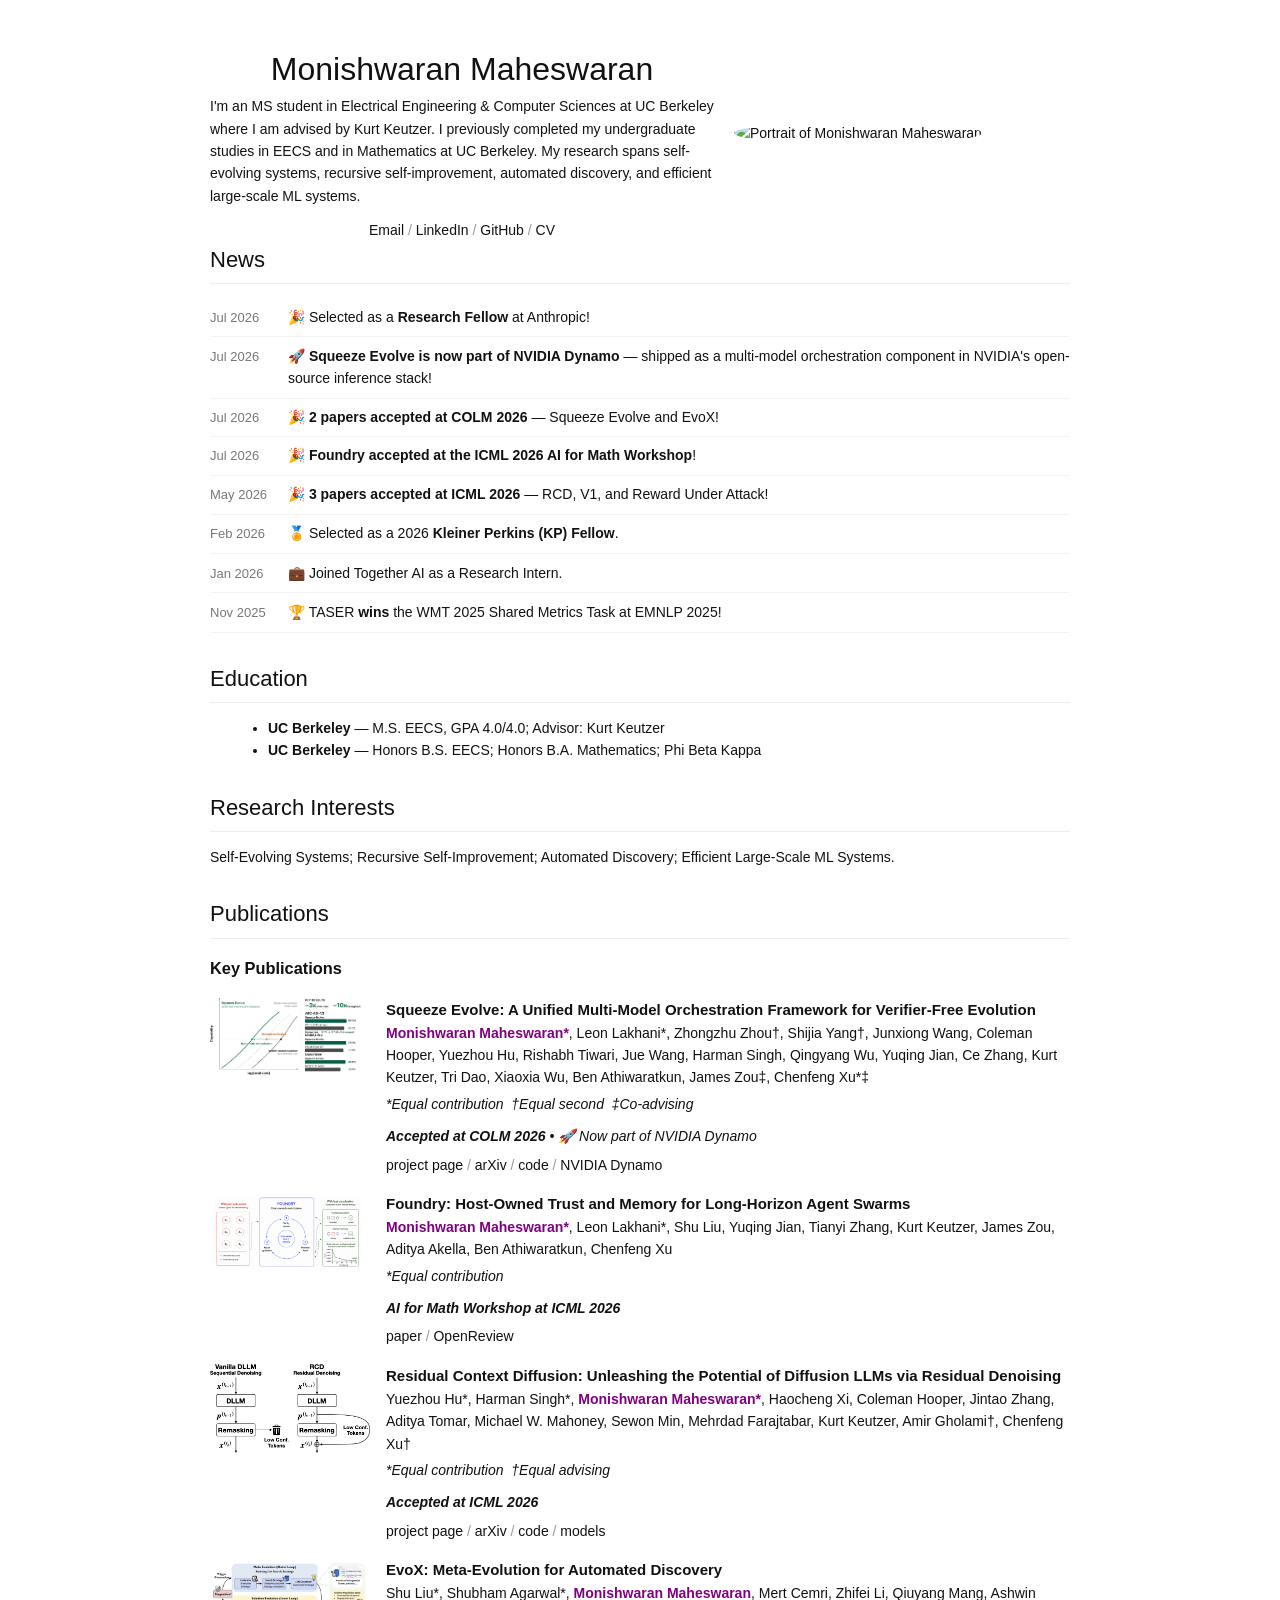
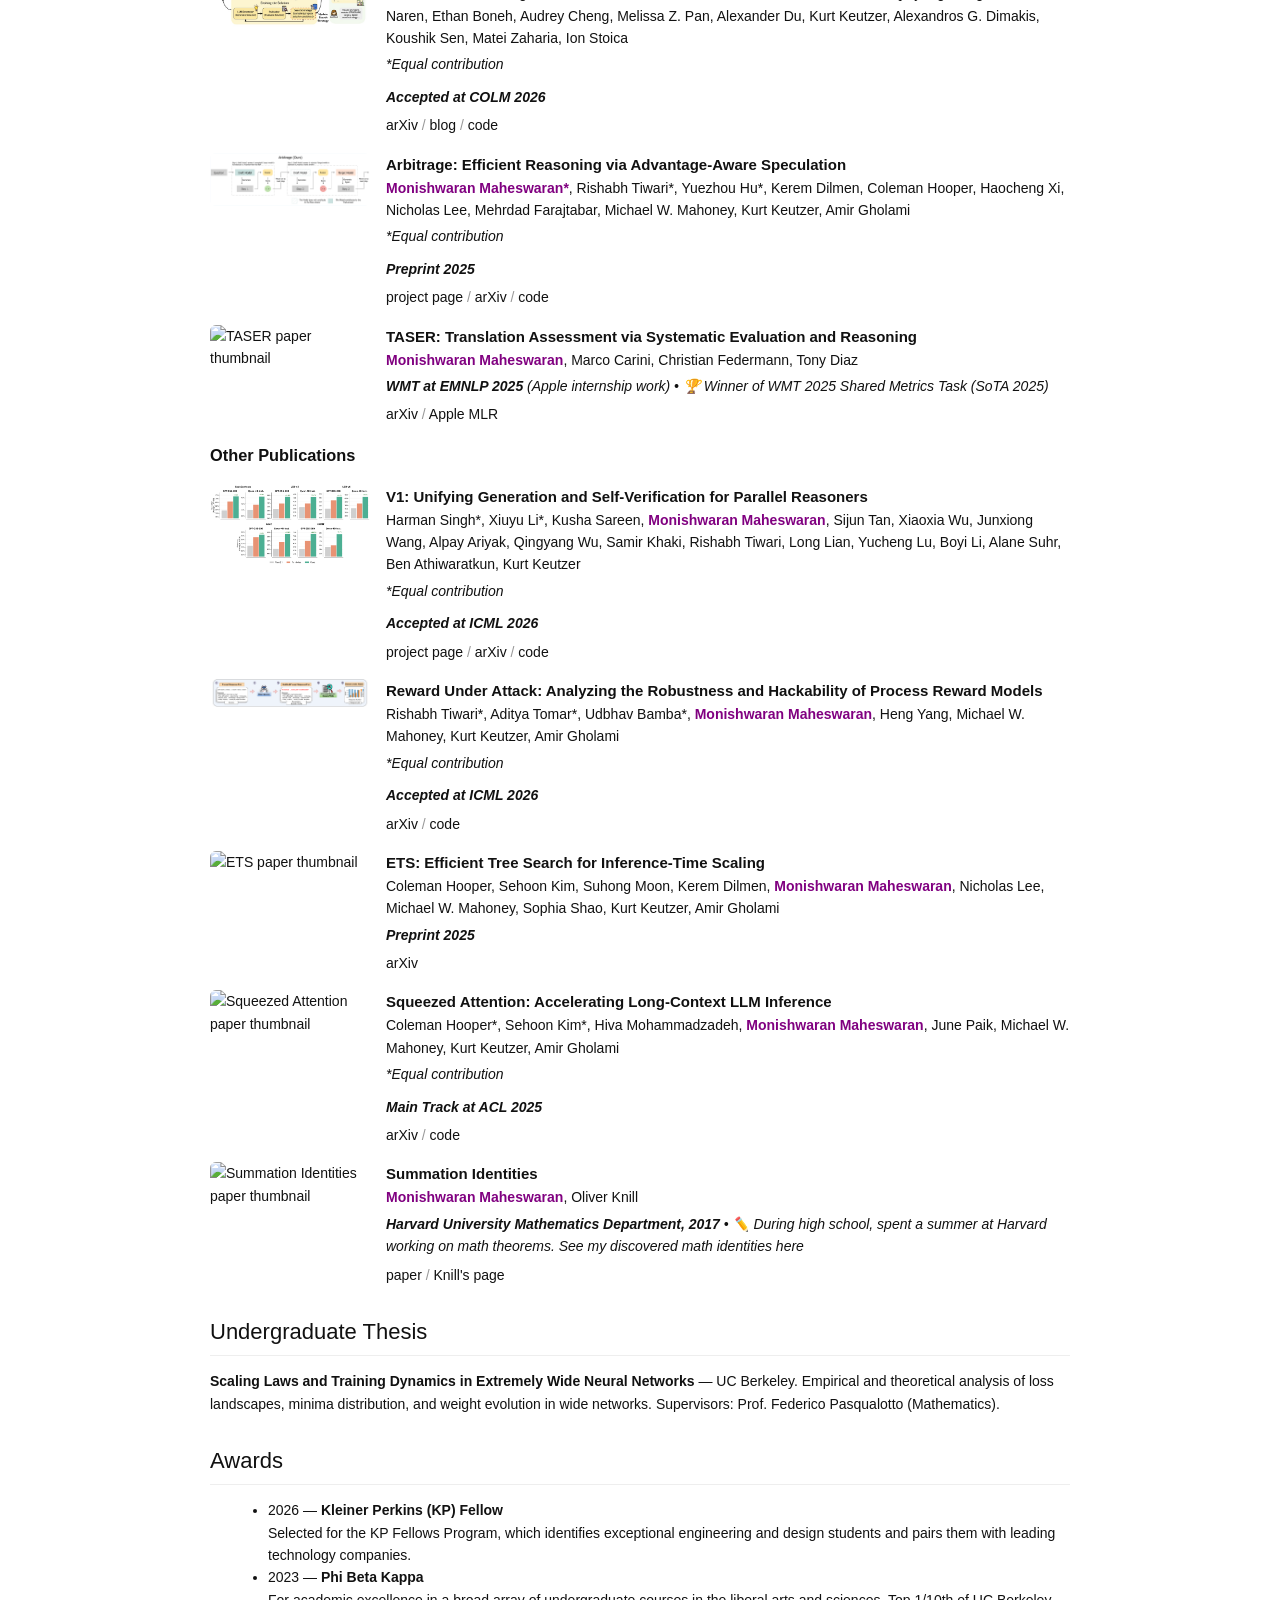
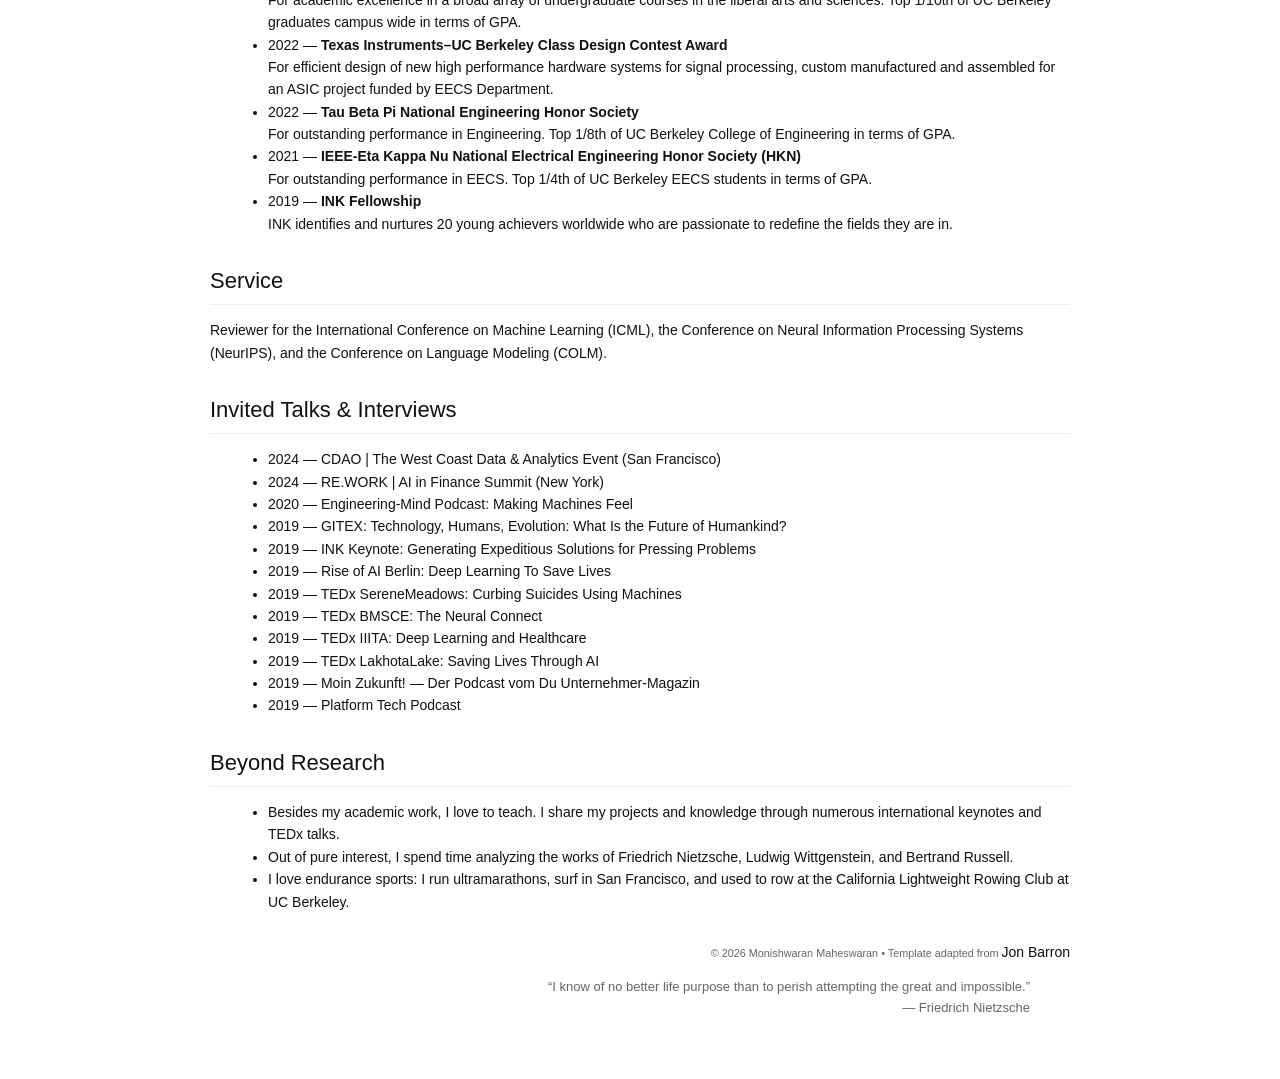
==== index.html @ a70cf02e "reword Harvard summer highlight and link to discovered identities inline Co-Authored-By: Claude Opus" ====
<!DOCTYPE html>
<html lang="en">

<head>
  <meta charset="UTF-8" />
  <title>Monishwaran Maheswaran</title>
  <meta name="author" content="Monishwaran Maheswaran" />
  <meta name="viewport" content="width=device-width, initial-scale=1" />
  <link rel="icon" href="images/img_monish.png" type="image/png" />
  <link rel="stylesheet" href="stylesheet.css" />
</head>

<body>
  <div class="container">
    <header class="site-header" role="banner">
      <div>
        <p class="name">Monishwaran Maheswaran</p>

        <p>
          I'm an MS student in Electrical Engineering &amp; Computer Sciences at UC&nbsp;Berkeley
          where I am advised by Kurt Keutzer. I previously completed my undergraduate studies in EECS and
          in Mathematics at UC&nbsp;Berkeley. My research spans self-evolving systems,
          recursive self-improvement, automated discovery, and efficient large-scale ML systems.
        </p>

        <nav class="links" aria-label="Profile links">
          <a href="mailto:monishwaran@berkeley.edu">Email</a>
          <!-- <a href="https://www.monishwaran.com">Website</a> -->
          <a href="https://www.linkedin.com/in/monishwaran-maheswaran-m">LinkedIn</a>
          <a href="https://github.com/Nietzsche2000">GitHub</a>
          <a href="data/MonishwaranMaheswaran-CV.pdf">CV</a>
        </nav>
      </div>

      <figure class="avatar-wrap">
        <a href="images/img_monish.png">
          <img src="images/img_monish.png" alt="Portrait of Monishwaran Maheswaran" class="avatar" loading="lazy" />
        </a>
      </figure>
    </header>

    <main id="content">
      <!-- News -->
      <section aria-labelledby="news-heading">
        <h2 id="news-heading">News</h2>
        <ul class="log">
          <li><span class="date">Jul 2026</span><span>🎉 Selected as a <strong>Research Fellow</strong> at <a href="https://www.anthropic.com/">Anthropic</a>!</span></li>
          <li><span class="date">Jul 2026</span><span>🚀 <strong>Squeeze Evolve is now part of NVIDIA Dynamo</strong> — shipped as a <a href="https://github.com/ai-dynamo/dynamo/tree/main/components/src/dynamo/squeeze_evolve">multi-model orchestration component</a> in NVIDIA's open-source inference stack!</span></li>
          <li><span class="date">Jul 2026</span><span>🎉 <strong>2 papers accepted at COLM 2026</strong> — Squeeze Evolve and EvoX!</span></li>
          <li><span class="date">Jul 2026</span><span>🎉 <strong>Foundry accepted at the ICML 2026 AI for Math Workshop</strong>!</span></li>
          <li><span class="date">May 2026</span><span>🎉 <strong>3 papers accepted at ICML 2026</strong> — RCD, V1, and Reward Under Attack!</span></li>
          <li><span class="date">Feb 2026</span><span>🏅 Selected as a 2026 <strong>Kleiner Perkins (KP) Fellow</strong>.</span></li>
          <li><span class="date">Jan 2026</span><span>💼 Joined <a href="https://www.together.ai/">Together AI</a> as a Research Intern.</span></li>
          <li><span class="date">Nov 2025</span><span>🏆 TASER <strong>wins</strong> the <a href="https://www2.statmt.org/wmt25/pdf/2025.wmt-1.23.pdf">WMT 2025 Shared Metrics Task</a> at EMNLP 2025!</span></li>
        </ul>
      </section>

      <!-- Education -->
      <section aria-labelledby="edu-heading">
        <h2 id="edu-heading">Education</h2>
        <ul>
          <li>
            <strong>UC Berkeley</strong> — M.S. EECS, GPA 4.0/4.0; Advisor: Kurt Keutzer
          </li>
          <li>
            <strong>UC Berkeley</strong> — Honors B.S. EECS; Honors B.A. Mathematics;
            Phi Beta Kappa
          </li>
          <!-- <li>
            <strong>Harvard University</strong> — Secondary School Program, PHYSICS&nbsp;123
          </li> -->
        </ul>
      </section>

      <!-- Research Interests -->
      <section aria-labelledby="ri-heading">
        <h2 id="ri-heading">Research Interests</h2>
        <p>
          Self-Evolving Systems; Recursive Self-Improvement; Automated Discovery; Efficient Large-Scale ML Systems.
        </p>
      </section>

      <!-- Publications -->
      <section aria-labelledby="pubs-heading">
        <h2 id="pubs-heading">Publications</h2>

        <h3>Key Publications</h3>
        <div class="publist">
          <!-- Squeeze Evolve -->
          <article class="pub">
            <div class="pub-thumb">
              <img src="images/squeeze_evolve_fig.png" alt="Squeeze Evolve paper thumbnail" loading="lazy" width="160"
                height="120" />
            </div>
            <div>
              <span class="papertitle">Squeeze Evolve: A Unified Multi-Model Orchestration Framework for Verifier-Free Evolution</span><br />
              <span class="authors">
                <strong class="you">Monishwaran Maheswaran*</strong>, Leon Lakhani*, Zhongzhu Zhou†, Shijia Yang†,
                Junxiong Wang, Coleman Hooper, Yuezhou Hu, Rishabh Tiwari, Jue Wang, Harman Singh,
                Qingyang Wu, Yuqing Jian, Ce Zhang, Kurt Keutzer, Tri Dao, Xiaoxia Wu,
                Ben Athiwaratkun, James Zou‡, Chenfeng Xu*‡
              </span><br />
              <span class="meta">*Equal contribution &nbsp;†Equal second &nbsp;‡Co-advising</span><br />
              <span class="meta"><strong>Accepted at COLM 2026</strong> • 🚀 Now part of <a
                  href="https://github.com/ai-dynamo/dynamo/tree/main/components/src/dynamo/squeeze_evolve">NVIDIA
                  Dynamo</a></span><br />
              <span class="pub-actions">
                <a href="https://squeeze-evolve.github.io/">project page</a>
                <a href="https://arxiv.org/abs/2604.07725">arXiv</a>
                <a href="https://github.com/squeeze-evolve/squeeze-evolve">code</a>
                <a href="https://github.com/ai-dynamo/dynamo/tree/main/components/src/dynamo/squeeze_evolve">NVIDIA Dynamo</a>
              </span>
            </div>
          </article>
          <!-- Foundry -->
          <article class="pub">
            <div class="pub-thumb">
              <img src="images/foundry_fig.png" alt="Foundry paper thumbnail" loading="lazy" width="160"
                height="120" />
            </div>
            <div>
              <span class="papertitle">Foundry: Host-Owned Trust and Memory for Long-Horizon Agent Swarms</span><br />
              <span class="authors">
                <strong class="you">Monishwaran Maheswaran*</strong>, Leon Lakhani*, Shu Liu, Yuqing Jian,
                Tianyi Zhang, Kurt Keutzer, James Zou, Aditya Akella, Ben Athiwaratkun, Chenfeng Xu
              </span><br />
              <span class="meta">*Equal contribution</span><br />
              <span class="meta"><strong>AI for Math Workshop at ICML 2026</strong></span><br />
              <span class="pub-actions">
                <a href="https://openreview.net/pdf?id=MWLIRDa4DC">paper</a>
                <a href="https://openreview.net/forum?id=MWLIRDa4DC">OpenReview</a>
              </span>
            </div>
          </article>
          <!-- RCD -->
          <article class="pub">
            <div class="pub-thumb">
              <img src="images/rcd_fig.png" alt="RCD paper thumbnail" loading="lazy" width="160"
                height="120" />
            </div>
            <div>
              <span class="papertitle">Residual Context Diffusion: Unleashing the Potential of Diffusion LLMs via Residual Denoising</span><br />
              <span class="authors">
                Yuezhou Hu*, Harman Singh*, <strong class="you">Monishwaran Maheswaran*</strong>,
                Haocheng Xi, Coleman Hooper, Jintao Zhang, Aditya Tomar,
                Michael W. Mahoney, Sewon Min, Mehrdad Farajtabar, Kurt Keutzer, Amir Gholami†, Chenfeng Xu†
              </span><br />
              <span class="meta">*Equal contribution &nbsp;†Equal advising</span><br />
              <span class="meta"><strong>Accepted at ICML 2026</strong></span><br />
              <span class="pub-actions">
                <a href="https://yuezhouhu.github.io/projects/residual-context-diffusion/index.html">project page</a>
                <a href="https://arxiv.org/abs/2601.22954">arXiv</a>
                <a href="https://github.com/yuezhouhu/residual-context-diffusion">code</a>
                <a href="https://huggingface.co/collections/yuezhouhu/residual-context-diffusion">models</a>
              </span>
            </div>
          </article>
          <!-- EvoX -->
          <article class="pub">
            <div class="pub-thumb">
              <img src="images/evox_fig.png" alt="EvoX paper thumbnail" loading="lazy" width="160"
                height="120" />
            </div>
            <div>
              <span class="papertitle">EvoX: Meta-Evolution for Automated Discovery</span><br />
              <span class="authors">
                Shu Liu*, Shubham Agarwal*, <strong class="you">Monishwaran Maheswaran</strong>,
                Mert Cemri, Zhifei Li, Qiuyang Mang, Ashwin Naren, Ethan Boneh,
                Audrey Cheng, Melissa Z. Pan, Alexander Du, Kurt Keutzer,
                Alexandros G. Dimakis, Koushik Sen, Matei Zaharia, Ion Stoica
              </span><br />
              <span class="meta">*Equal contribution</span><br />
              <span class="meta"><strong>Accepted at COLM 2026</strong></span><br />
              <span class="pub-actions">
                <a href="https://arxiv.org/abs/2602.23413">arXiv</a>
                <a href="https://skydiscover-ai.github.io/blog.html">blog</a>
                <a href="https://github.com/skydiscover-ai">code</a>
              </span>
            </div>
          </article>
          <!-- Arbitrage -->
          <article class="pub">
            <div class="pub-thumb">
              <img src="images/arbitrage_flow.png" alt="Arbitrage paper thumbnail" loading="lazy" width="160"
                height="120" />
            </div>
            <div>
              <span class="papertitle">Arbitrage: Efficient Reasoning via Advantage-Aware Speculation</span><br />
              <span class="authors">
                <strong class="you">Monishwaran Maheswaran*</strong>, Rishabh Tiwari*, Yuezhou Hu*, Kerem Dilmen,
                Coleman Hooper, Haocheng Xi, Nicholas Lee, Mehrdad Farajtabar, Michael W. Mahoney, Kurt Keutzer, Amir
                Gholami
              </span><br />
              <span class="meta">*Equal contribution</span><br />
              <span class="meta"><strong>Preprint 2025</strong></span><br />
              <span class="pub-actions">
                <a href="arbitrage.html">project page</a>
                <a href="https://arxiv.org/abs/2512.05033">arXiv</a>
                <a href="https://github.com/SqueezeAILab/Arbitrage">code</a>
              </span>
            </div>
          </article>
          <!-- TASER -->
          <article class="pub">
            <div class="pub-thumb">
              <img src="images/taser_paper.png" alt="TASER paper thumbnail" loading="lazy" width="160" height="120" />
            </div>
            <div>
              <span class="papertitle">TASER: Translation Assessment via Systematic Evaluation and
                Reasoning</span><br />
              <span class="authors">
                <strong class="you">Monishwaran Maheswaran</strong>, Marco Carini, Christian Federmann, Tony Diaz
              </span><br />
              <span class="meta"><strong>WMT at EMNLP 2025</strong> (Apple internship work) • 🏆 <a
                  href="https://www2.statmt.org/wmt25/pdf/2025.wmt-1.23.pdf">Winner of WMT 2025
                  Shared Metrics Task (SoTA 2025)</a></span><br />
              <span class="pub-actions">
                <a href="https://arxiv.org/abs/2510.00255">arXiv</a>
                <a href="https://machinelearning.apple.com/research/taser">Apple MLR</a>
              </span>
            </div>
          </article>
        </div>

        <h3>Other Publications</h3>
        <div class="publist">
          <!-- V1 -->
          <article class="pub">
            <div class="pub-thumb">
              <img src="images/v1_fig.png" alt="V1 paper thumbnail" loading="lazy" width="160"
                height="120" />
            </div>
            <div>
              <span class="papertitle">V1: Unifying Generation and Self-Verification for Parallel Reasoners</span><br />
              <span class="authors">
                Harman Singh*, Xiuyu Li*, Kusha Sareen, <strong class="you">Monishwaran Maheswaran</strong>,
                Sijun Tan, Xiaoxia Wu, Junxiong Wang, Alpay Ariyak, Qingyang Wu, Samir Khaki,
                Rishabh Tiwari, Long Lian, Yucheng Lu, Boyi Li, Alane Suhr, Ben Athiwaratkun, Kurt Keutzer
              </span><br />
              <span class="meta">*Equal contribution</span><br />
              <span class="meta"><strong>Accepted at ICML 2026</strong></span><br />
              <span class="pub-actions">
                <a href="https://harmandotpy.github.io/v1-verification/">project page</a>
                <a href="https://arxiv.org/abs/2603.04304">arXiv</a>
                <a href="https://github.com/HarmanDotpy/pairwise-self-verification">code</a>
              </span>
            </div>
          </article>
          <!-- Reward Under Attack -->
          <article class="pub">
            <div class="pub-thumb">
              <img src="images/reward_attack_fig.png" alt="Reward Under Attack paper thumbnail" loading="lazy" width="160"
                height="120" />
            </div>
            <div>
              <span class="papertitle">Reward Under Attack: Analyzing the Robustness and Hackability of Process Reward Models</span><br />
              <span class="authors">
                Rishabh Tiwari*, Aditya Tomar*, Udbhav Bamba*, <strong class="you">Monishwaran Maheswaran</strong>,
                Heng Yang, Michael W. Mahoney, Kurt Keutzer, Amir Gholami
              </span><br />
              <span class="meta">*Equal contribution</span><br />
              <span class="meta"><strong>Accepted at ICML 2026</strong></span><br />
              <span class="pub-actions">
                <a href="https://arxiv.org/abs/2603.06621">arXiv</a>
                <a href="https://github.com/SqueezeAILab/reward-under-attack">code</a>
              </span>
            </div>
          </article>
          <!-- ETS -->
          <article class="pub">
            <div class="pub-thumb">
              <img src="images/ets_paper.png" alt="ETS paper thumbnail" loading="lazy" width="160" height="120" />
            </div>
            <div>
              <span class="papertitle">ETS: Efficient Tree Search for Inference-Time Scaling</span><br />
              <span class="authors">
                Coleman Hooper, Sehoon Kim, Suhong Moon, Kerem Dilmen, <strong class="you">Monishwaran
                  Maheswaran</strong>,
                Nicholas Lee, Michael W. Mahoney, Sophia Shao, Kurt Keutzer, Amir Gholami
              </span><br />
              <span class="meta"><strong>Preprint 2025</strong></span><br />
              <span class="pub-actions">
                <a href="https://arxiv.org/abs/2502.13575">arXiv</a>
              </span>
            </div>
          </article>
          <!-- Squeezed Attention -->
          <article class="pub">
            <div class="pub-thumb">
              <img src="images/squeezed_attention.png" alt="Squeezed Attention paper thumbnail" loading="lazy"
                width="160" height="120" />
            </div>
            <div>
              <span class="papertitle">Squeezed Attention: Accelerating Long-Context LLM Inference</span><br />
              <span class="authors">
                Coleman Hooper*, Sehoon Kim*, Hiva Mohammadzadeh, <strong class="you">Monishwaran Maheswaran</strong>,
                June Paik, Michael W. Mahoney, Kurt Keutzer, Amir Gholami
              </span><br />
              <span class="meta">*Equal contribution</span><br />
              <span class="meta"><strong>Main Track at ACL 2025</strong></span><br />
              <span class="pub-actions">
                <a href="https://arxiv.org/abs/2411.09688">arXiv</a>
                <a href="https://github.com/SqueezeAILab/SqueezedAttention">code</a>
              </span>
            </div>
          </article>
          <!-- 2017 Math -->
          <article class="pub">
            <div class="pub-thumb">
              <img src="images/math_harvard.jpg" alt="Summation Identities paper thumbnail" loading="lazy" width="160"
                height="120" />
            </div>
            <div>
              <span class="papertitle">Summation Identities</span><br />
              <span class="authors"><strong class="you">Monishwaran Maheswaran</strong>, Oliver Knill</span><br />
              <span class="meta"><strong>Harvard University Mathematics Department, 2017</strong> • ✏️ During high
                school, spent a summer at Harvard working on math theorems. See my discovered math identities <a
                  href="https://people.math.harvard.edu/~knill/pedagogy/monishwaran/index.html">here</a></span><br />
              <span class="pub-actions">
                <a href="https://people.math.harvard.edu/~knill/pedagogy/monishwaran/theorems.pdf">paper</a>
                <a href="https://people.math.harvard.edu/~knill/pedagogy/monishwaran/index.html">Knill's page</a>
              </span>
            </div>
          </article>
        </div>
      </section>

      <!-- Undergraduate Thesis -->
      <section aria-labelledby="thesis-heading">
        <h2 id="thesis-heading">Undergraduate Thesis</h2>
        <p>
          <strong>Scaling Laws and Training Dynamics in Extremely Wide Neural Networks</strong> — UC&nbsp;Berkeley.
          Empirical and theoretical analysis of loss landscapes, minima distribution, and weight evolution in wide
          networks.
          Supervisors: Prof. Federico Pasqualotto (Mathematics).
        </p>
      </section>

      <!-- Industry
      <section aria-labelledby="industry-heading">
        <h2 id="industry-heading">Industry</h2>
        <ul>
          <li>
            <strong>Apple — SWE Operations: Localization &amp; Release Engineering (Spring–Summer&nbsp;2025)</strong>:
            Fine-tuning, preference optimization, and RAG for MT (50% HTER improvement; 75% cost reduction).
            Productionized LLM-based QE models with 5–6% cost savings across software localization.
          </li>
          <li>
            <strong>BetterAge, Inc. — ML Engineering Intern (Summer&nbsp;2024)</strong>:
            Built LangChain agents with RAG and hallucination-reduction critique loops; +30% response accuracy; +25%
            decision efficiency via persona-aware MCTS.
          </li>
        </ul>
      </section> -->

      <!-- Research Experience
      <section aria-labelledby="research-exp-heading">
        <h2 id="research-exp-heading">Research</h2>
        <ul>
          <li>
            <strong>BAIR (PALLAS Group)</strong>: Mozilla-sponsored multi-agent “persistent context window” framework
            ($180k);
            inference-time scaling (ETS); Squeezed Attention; RAG pipeline optimization; TTS models for edge
            (LLaMA/GPT-2 variants, TPUs/GPUs).
          </li>
          <li>
            <strong>LBNL (Kolomensky Group)</strong>: GNNs &amp; GPT-PINNs for particle-trajectory prediction;
            distributed ML on Perlmutter (NERSC) for CUORE/CUPID.
          </li>
          <li>
            <strong>UC Berkeley Mathematics</strong>: GPT-based PINNs for PDEs; studies of extremely wide networks;
            Tensor-Train algorithms (distributed).
          </li>
        </ul>
      </section> -->

      <!-- Awards -->
      <section aria-labelledby="awards-heading">
        <h2 id="awards-heading">Awards</h2>
        <ul>
          <li>2026 — <strong>Kleiner Perkins (KP) Fellow</strong><br />
            Selected for the KP Fellows Program, which identifies exceptional engineering and design students and pairs
            them with leading technology companies.</li>
          <li>2023 — <strong>Phi Beta Kappa</strong><br />
            For academic excellence in a broad array of undergraduate courses in the liberal arts and sciences. Top
            1/10th of UC&nbsp;Berkeley graduates campus wide in terms of GPA.</li>
          <li>2022 — <strong>Texas Instruments–UC&nbsp;Berkeley Class Design Contest Award</strong><br />
            For efficient design of new high performance hardware systems for signal processing, custom manufactured and
            assembled for an ASIC project funded by EECS Department.</li>
          <li>2022 — <strong>Tau Beta Pi National Engineering Honor Society</strong><br />
            For outstanding performance in Engineering. Top 1/8th of UC&nbsp;Berkeley College of Engineering in terms of
            GPA.</li>
          <li>2021 — <strong>IEEE-Eta Kappa Nu National Electrical Engineering Honor Society (HKN)</strong><br />
            For outstanding performance in EECS. Top 1/4th of UC&nbsp;Berkeley EECS students in terms of GPA.</li>
          <li>2019 — <strong>INK Fellowship</strong><br />
            INK identifies and nurtures 20 young achievers worldwide who are passionate to redefine the fields they are
            in.</li>
        </ul>
      </section>

      <!-- Skills
      <section aria-labelledby="skills-heading">
        <h2 id="skills-heading">Skills</h2>
        <p>
          <strong>Programming</strong>: Python, C, C++, Java, Rust, Go, OCaml, SQL<br />
          <strong>Frameworks</strong>: PyTorch, JAX, Flax, TensorNetwork, NumPy, scikit-learn, gRPC, OpenMP, Matplotlib,
          seaborn, LangChain, ChromaDB<br />
          <strong>Software/Hardware</strong>: Git, Linux, Docker, Tmux, GDB; Intel intrinsics, SIMD, RISC-V/x86 asm
        </p>
      </section> -->

      <!-- Service -->
      <section aria-labelledby="services-heading">
        <h2 id="services-heading">Service</h2>
        <p>
          Reviewer for the International Conference on Machine Learning (ICML), the Conference on
          Neural Information Processing Systems (NeurIPS), and the Conference on Language Modeling
          (COLM).
        </p>
      </section>

      <!-- Talks -->
      <section aria-labelledby="talks-heading">
        <h2 id="talks-heading">Invited Talks &amp; Interviews</h2>
        <ul>
          <li>2024 — <a href="https://cdao-spring.coriniumintelligence.com/agenda">CDAO | The West Coast Data &amp;
              Analytics Event (San Francisco)</a></li>
          <li>2024 — <a href="https://ny-ai-finance.re-work.co/schedule">RE.WORK | AI in Finance Summit (New York)</a>
          </li>
          <li>2020 — <a href="https://www.youtube.com/watch?v=wHLxP0xHaW8">Engineering-Mind Podcast: Making Machines
              Feel</a></li>
          <li>2019 — <a href="https://gitex.app.swapcard.com/event/gitex-2019/planning/UGxhbm5pbmdfNzU5NzM=">GITEX:
              Technology, Humans, Evolution: What Is the Future of Humankind?</a></li>
          <li>2019 — <a href="https://youtu.be/iG26L3evqxI">INK Keynote: Generating Expeditious Solutions for Pressing
              Problems</a></li>
          <li>2019 — <a href="https://www.youtube.com/watch?v=EqxtJyPI8rE">Rise of AI Berlin: Deep Learning To Save
              Lives</a></li>
          <li>2019 — <a href="https://youtu.be/gUI0_oWfTWY">TEDx SereneMeadows: Curbing Suicides Using Machines</a></li>
          <li>2019 — <a href="https://youtu.be/Jili1aCTd0o">TEDx BMSCE: The Neural Connect</a></li>
          <li>2019 — <a href="https://youtu.be/_GmY6qeDnWg">TEDx IIITA: Deep Learning and Healthcare</a></li>
          <li>2019 — <a href="https://www.youtube.com/watch?v=oNjxirApkZM">TEDx LakhotaLake: Saving Lives Through AI</a>
          </li>
          <li>2019 — <a href="https://open.spotify.com/episode/2Uo1CywXcbqhbcVijbSxLb?si=Zfs&amp;nd=1">Moin Zukunft! —
              Der Podcast vom Du Unternehmer-Magazin</a></li>
          <li>2019 — <a
              href="https://open.spotify.com/episode/2yMLrO2f7Po5uEYFJ1zP9L?si=3WBMVMOdT2OG47lmQ4i6eg&amp;nd=1">Platform
              Tech Podcast</a></li>
        </ul>
      </section>

      <!-- Beyond Research -->
      <section aria-labelledby="beyond-heading">
        <h2 id="beyond-heading">Beyond Research</h2>
        <ul>
          <li>Besides my academic work, I love to teach. I share my projects and knowledge through numerous international keynotes and TEDx talks.</li>
          <li>Out of pure interest, I spend time analyzing the works of Friedrich Nietzsche, Ludwig Wittgenstein, and Bertrand Russell.</li>
          <li>I love endurance sports: I run ultramarathons, surf in San Francisco, and used to row at the California Lightweight Rowing Club at UC&nbsp;Berkeley.</li>
        </ul>
      </section>
    </main>

    <footer>
      <small>
        © <span id="year"></span> Monishwaran Maheswaran • Template adapted from
        <a href="https://github.com/jonbarron/website">Jon Barron</a>
      </small>
      <blockquote class="site-quote">
        “I know of no better life purpose than to perish attempting the great and impossible.”
        <br />
        ― Friedrich Nietzsche
      </blockquote>
    </footer>
  </div>

  <script>
    document.getElementById('year').textContent = new Date().getFullYear();
  </script>
</body>

</html>
---- stylesheet.css ----
/* ===== Your original font faces kept intact ===== */
/* latin-ext */
@font-face {
  font-family: 'Lato';
  font-style: italic;
  font-weight: 400;
  src: local('Lato Italic'), local('Lato-Italic'), url(https://fonts.gstatic.com/s/lato/v15/S6u8w4BMUTPHjxsAUi-qNiXg7eU0.woff2) format('woff2');
  unicode-range: U+0100-024F, U+0259, U+1E00-1EFF, U+2020, U+20A0-20AB, U+20AD-20CF, U+2113, U+2C60-2C7F, U+A720-A7FF;
}

/* latin */
@font-face {
  font-family: 'Lato';
  font-style: italic;
  font-weight: 400;
  src: local('Lato Italic'), local('Lato-Italic'), url(https://fonts.gstatic.com/s/lato/v15/S6u8w4BMUTPHjxsAXC-qNiXg7Q.woff2) format('woff2');
  unicode-range: U+0000-00FF, U+0131, U+0152-0153, U+02BB-02BC, U+02C6, U+02DA, U+02DC, U+2000-206F, U+2074, U+20AC, U+2122, U+2191, U+2193, U+2212, U+2215, U+FEFF, U+FFFD;
}

/* latin-ext */
@font-face {
  font-family: 'Lato';
  font-style: italic;
  font-weight: 700;
  src: local('Lato Bold Italic'), local('Lato-BoldItalic'), url(https://fonts.gstatic.com/s/lato/v15/S6u_w4BMUTPHjxsI5wq_FQftx9897sxZ.woff2) format('woff2');
  unicode-range: U+0100-024F, U+0259, U+1E00-1EFF, U+2020, U+20A0-20AB, U+20AD-20CF, U+2113, U+2C60-2C7F, U+A720-A7FF;
}

/* latin */
@font-face {
  font-family: 'Lato';
  font-style: italic;
  font-weight: 700;
  src: local('Lato Bold Italic'), local('Lato-BoldItalic'), url(https://fonts.gstatic.com/s/lato/v15/S6u_w4BMUTPHjxsI5wq_Gwftx9897g.woff2) format('woff2');
  unicode-range: U+0000-00FF, U+0131, U+0152-0153, U+02BB-02BC, U+02C6, U+02DA, U+02DC, U+2000-206F, U+2074, U+20AC, U+2122, U+2191, U+2193, U+2212, U+2215, U+FEFF, U+FFFD;
}

/* latin-ext */
@font-face {
  font-family: 'Lato';
  font-style: normal;
  font-weight: 400;
  src: local('Lato Regular'), local('Lato-Regular'), url(https://fonts.gstatic.com/s/lato/v15/S6uyw4BMUTPHjxAwXiWtFCfQ7A.woff2) format('woff2');
  unicode-range: U+0100-024F, U+0259, U+1E00-1EFF, U+2020, U+20A0-20AB, U+20AD-20CF, U+2113, U+2C60-2C7F, U+A720-A7FF;
}

/* latin */
@font-face {
  font-family: 'Lato';
  font-style: normal;
  font-weight: 400;
  src: local('Lato Regular'), local('Lato-Regular'), url(https://fonts.gstatic.com/s/lato/v15/S6uyw4BMUTPHjx4wXiWtFCc.woff2) format('woff2');
  unicode-range: U+0000-00FF, U+0131, U+0152-0153, U+02BB-02BC, U+02C6, U+02DA, U+02DC, U+2000-206F, U+2074, U+20AC, U+2122, U+2191, U+2193, U+2212, U+2215, U+FEFF, U+FFFD;
}

/* latin-ext */
@font-face {
  font-family: 'Lato';
  font-style: normal;
  font-weight: 700;
  src: local('Lato Bold'), local('Lato-Bold'), url(https://fonts.gstatic.com/s/lato/v15/S6u9w4BMUTPHh6UVSwaPGQ3q5d0N7w.woff2) format('woff2');
  unicode-range: U+0100-024F, U+0259, U+1E00-1EFF, U+2020, U+20A0-20AB, U+20AD-20CF, U+2113, U+2C60-2C7F, U+A720-A7FF;
}

/* latin */
@font-face {
  font-family: 'Lato';
  font-style: normal;
  font-weight: 700;
  src: local('Lato Bold'), local('Lato-Bold'), url(https://fonts.gstatic.com/s/lato/v15/S6u9w4BMUTPHh6UVSwiPGQ3q5d0.woff2) format('woff2');
  unicode-range: U+0000-00FF, U+0131, U+0152-0153, U+02BB-02BC, U+02C6, U+02DA, U+02DC, U+2000-206F, U+2074, U+20AC, U+2122, U+2191, U+2193, U+2212, U+2215, U+FEFF, U+FFFD;
}

/* ===== Base styles (from your CSS, lightly refined) ===== */
a {
  color: #1772d0;
  text-decoration: none;
}

a:focus,
a:hover {
  color: #f09228;
  text-decoration: none;
}

body,
td,
th,
tr,
p,
a {
  font-family: 'Lato', Verdana, Helvetica, sans-serif;
  font-size: 14px;
  color: #111;
  line-height: 1.6;
}

strong {
  font-size: 14px;
}

h2 {
  margin: 0;
  font-weight: normal;
  font-size: 22px;
  border-bottom: 1px solid #eee;
  padding-bottom: 6px;
  margin-bottom: 14px;
}

.papertitle {
  font-size: 15px;
  font-weight: 700;
}

.name {
  padding-top: 20px;
  margin: 0;
  font-size: 32px;
  text-align: center;
}

span.highlight {
  background-color: #ffffd0;
}

/* ===== Layout helpers ===== */
:root {
  --maxw: 860px;
  --gap: 20px;
}

body {
  margin: 0;
  padding: 24px 14px 48px;
}

.container {
  max-width: var(--maxw);
  margin: 0 auto;
}

header.site-header {
  display: grid;
  grid-template-columns: 1.2fr 0.8fr;
  gap: var(--gap);
  align-items: center;
}

.links {
  text-align: center;
  margin-top: 10px;
}

.links a+a::before {
  content: " / ";
  color: #999;
}

.avatar-wrap {
  margin: 0;
}

.avatar {
  width: 100%;
  aspect-ratio: 1/1;
  object-fit: cover;
  border-radius: 50%;
}

/* Content spacing */
main section+section {
  margin-top: 28px;
}

p {
  margin: 0 0 12px;
}

ul {
  margin: 0 0 12px 18px;
}

img {
  max-width: 100%;
  height: auto;
}

a {
  outline-offset: 2px;
}

/* Publications grid */
.publist {
  display: grid;
  grid-template-columns: 160px 1fr;
  gap: 16px;
}

.pub {
  display: contents;
}

.pub-thumb img {
  width: 160px;
  height: auto;
  border-radius: 6px;
}

.you {
  color: purple;
  font-weight: 700;
}

.meta {
  font-style: italic;
  display: inline-block;
  margin: 4px 0 6px;
}

.pub-actions a+a::before {
  content: " / ";
  color: #999;
}

/* Awards Section */
.awards-list {
  margin: 0 0 12px 18px;
  padding: 0;
}

.award-item {
  margin-bottom: 16px;
}

.award-item:last-child {
  margin-bottom: 0;
}

.award-title {
  font-weight: 700;
  font-size: 15px;
  color: #111;
  margin-bottom: 6px;
}

.award-desc {
  font-size: 14px;
  color: #555;
  line-height: 1.6;
}

/* Footer */
footer {
  margin-top: 28px;
  text-align: right;
  color: #666;
  font-size: 13px;
}

/* News log: date | description grid (matches site Lato/blue theme) */
.log {
  list-style: none;
  padding: 0;
  margin: 0 0 12px;
}

.log li {
  display: grid;
  grid-template-columns: 64px 1fr;
  gap: 14px;
  padding: 8px 0;
  border-bottom: 1px solid #f3f3f3;
  align-items: baseline;
  font-size: 14px;
  line-height: 1.55;
}

.log .date {
  font-size: 13px;
  color: #777;
  white-space: nowrap;
}

/* Mobile */
@media (max-width: 720px) {
  header.site-header {
    grid-template-columns: 1fr;
  }

  .publist {
    grid-template-columns: 1fr;
  }

  .links {
    font-size: 15px;
  }

  .log li {
    grid-template-columns: 60px 1fr;
    gap: 8px;
  }
}
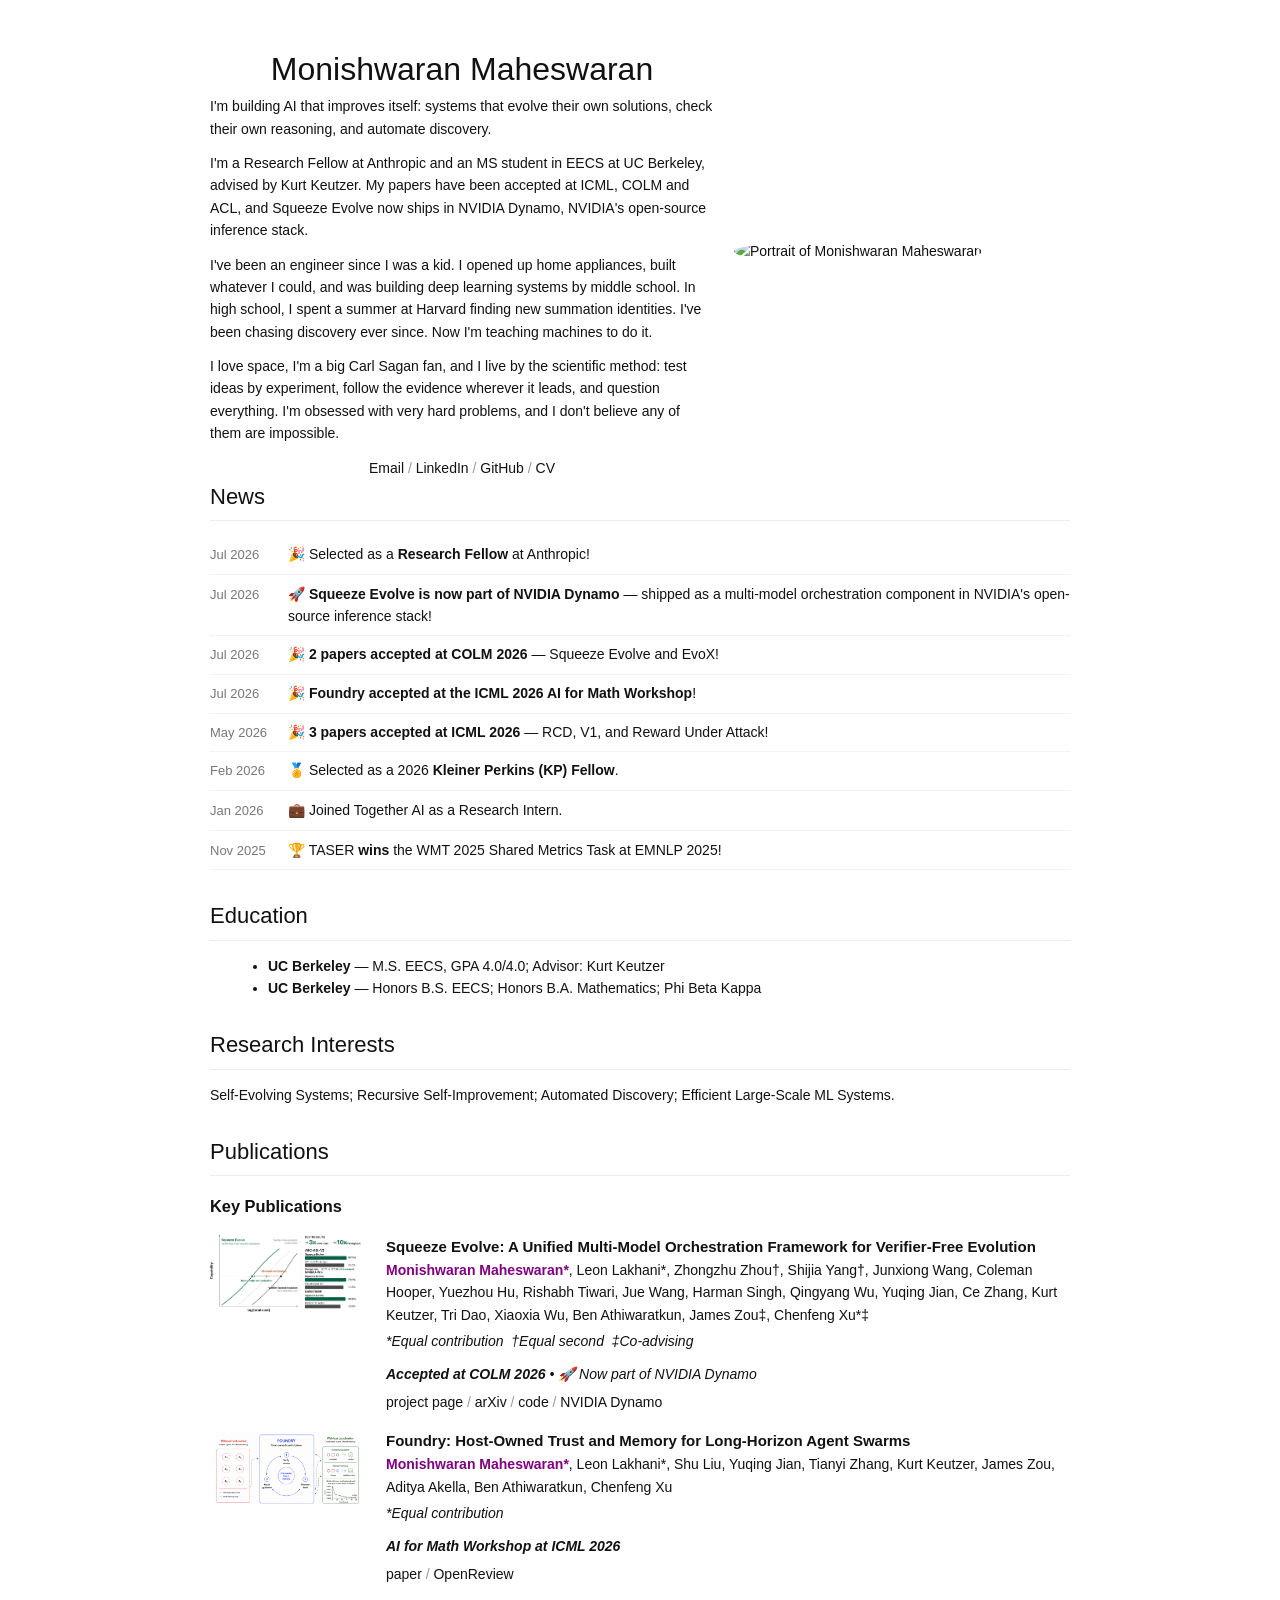
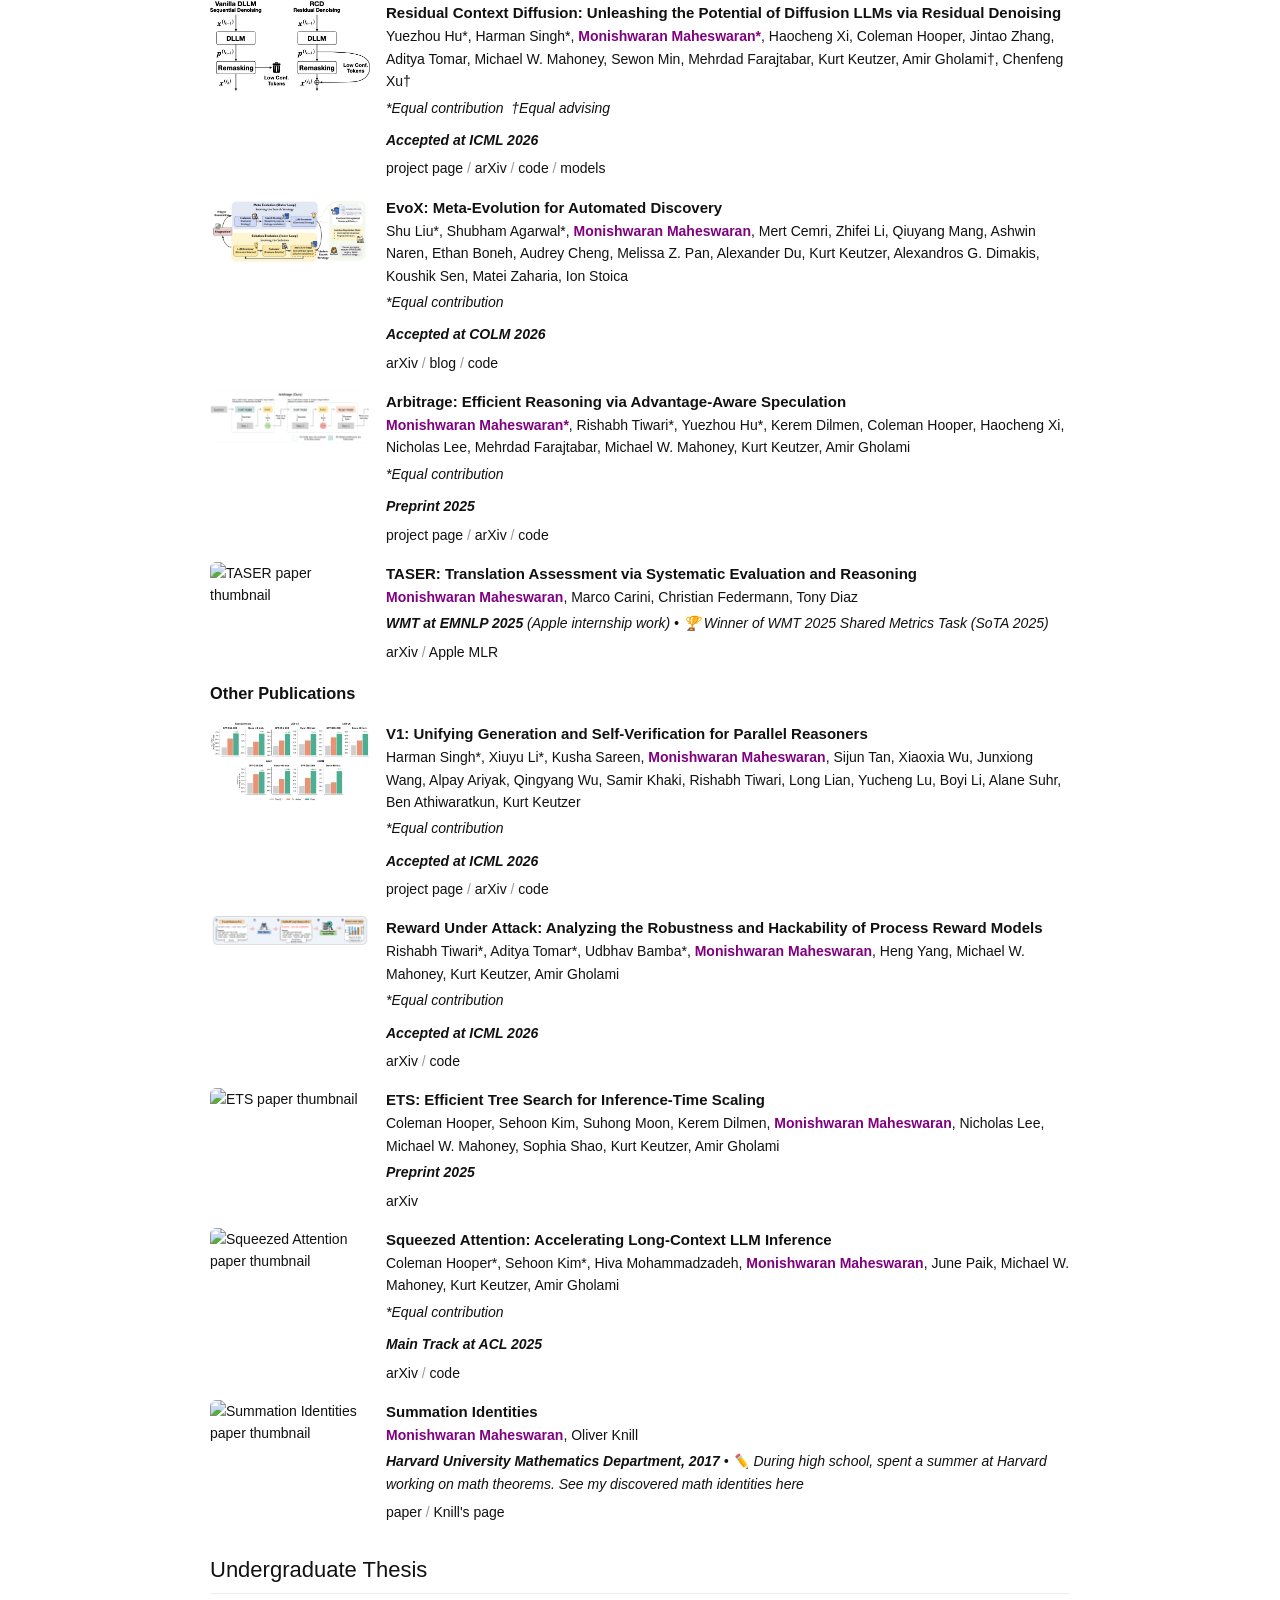
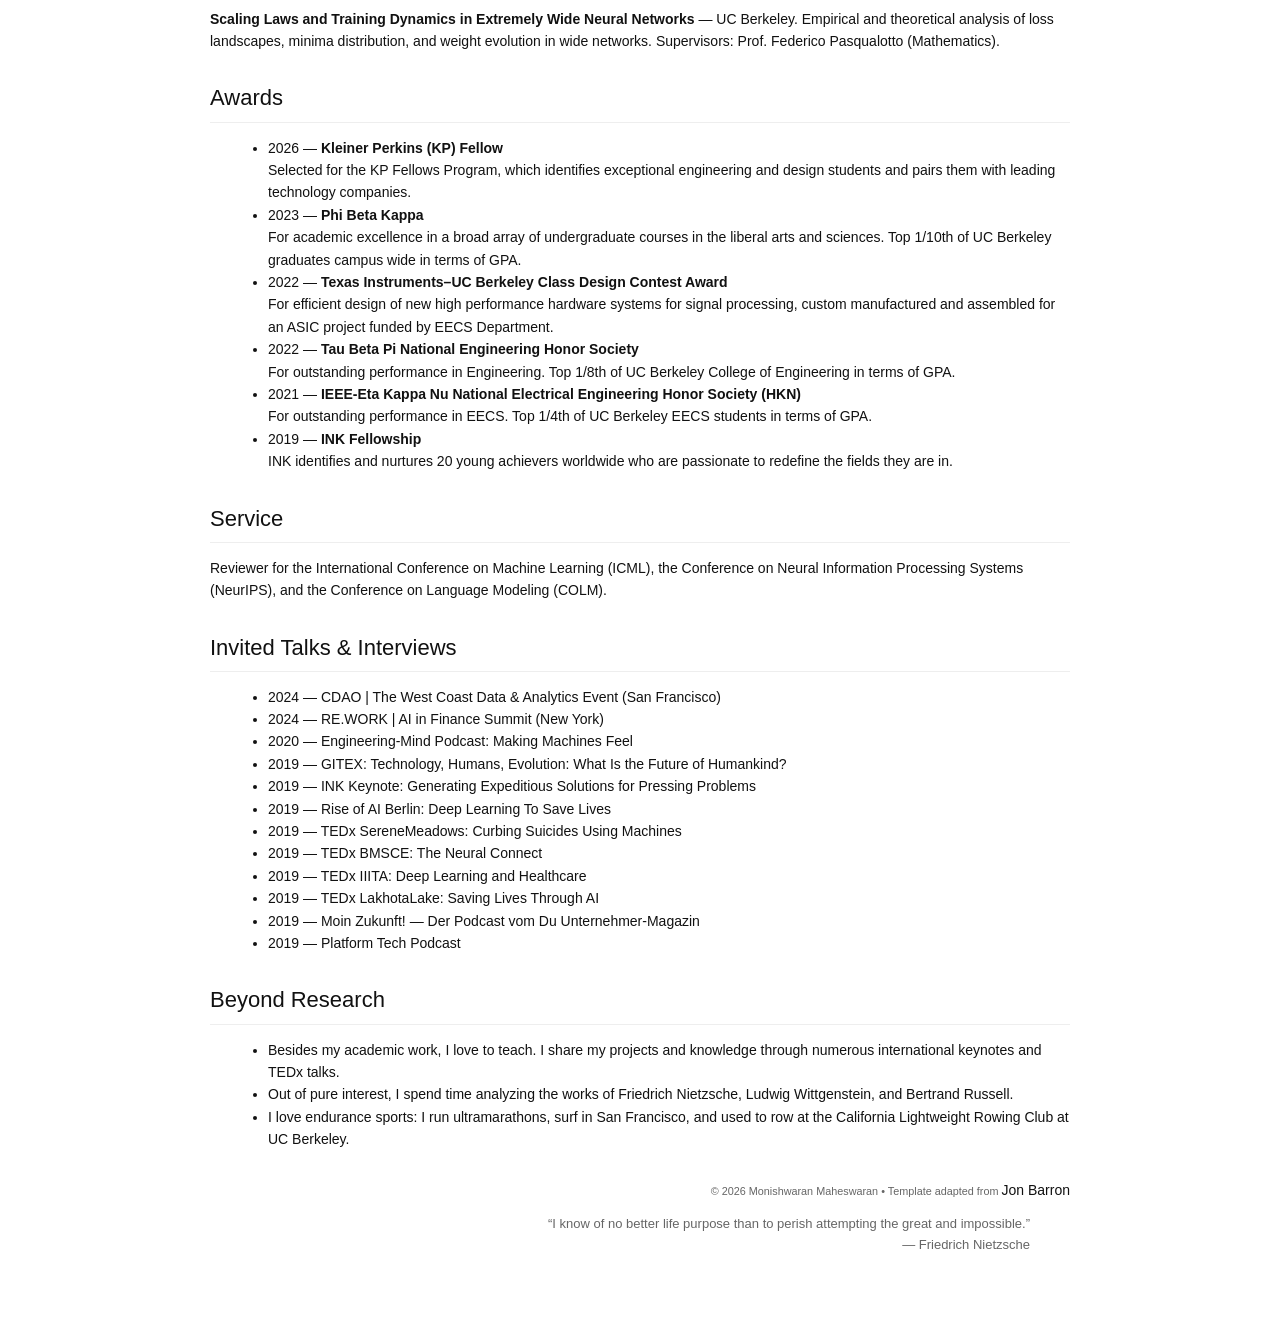
==== commit 779d8589: "rewrite homepage bio: mission, current roles, origin story, and personal creed Co-Authored-By: Claud" ====
--- a/index.html
+++ b/index.html
@@ -17,10 +17,26 @@
         <p class="name">Monishwaran Maheswaran</p>
 
         <p>
-          I'm an MS student in Electrical Engineering &amp; Computer Sciences at UC&nbsp;Berkeley
-          where I am advised by Kurt Keutzer. I previously completed my undergraduate studies in EECS and
-          in Mathematics at UC&nbsp;Berkeley. My research spans self-evolving systems,
-          recursive self-improvement, automated discovery, and efficient large-scale ML systems.
+          I'm building AI that improves itself: systems that evolve their own solutions, check their own
+          reasoning, and automate discovery.
+        </p>
+
+        <p>
+          I'm a Research Fellow at Anthropic and an MS student in EECS at UC&nbsp;Berkeley, advised by Kurt Keutzer.
+          My papers have been accepted at ICML, COLM and ACL, and Squeeze Evolve now ships in NVIDIA Dynamo,
+          NVIDIA's open-source inference stack.
+        </p>
+
+        <p>
+          I've been an engineer since I was a kid. I opened up home appliances, built whatever I could, and was
+          building deep learning systems by middle school. In high school, I spent a summer at Harvard finding new
+          summation identities. I've been chasing discovery ever since. Now I'm teaching machines to do it.
+        </p>
+
+        <p>
+          I love space, I'm a big Carl Sagan fan, and I live by the scientific method: test ideas by experiment,
+          follow the evidence wherever it leads, and question everything. I'm obsessed with
+          very hard problems, and I don't believe any of them are impossible.
         </p>
 
         <nav class="links" aria-label="Profile links">
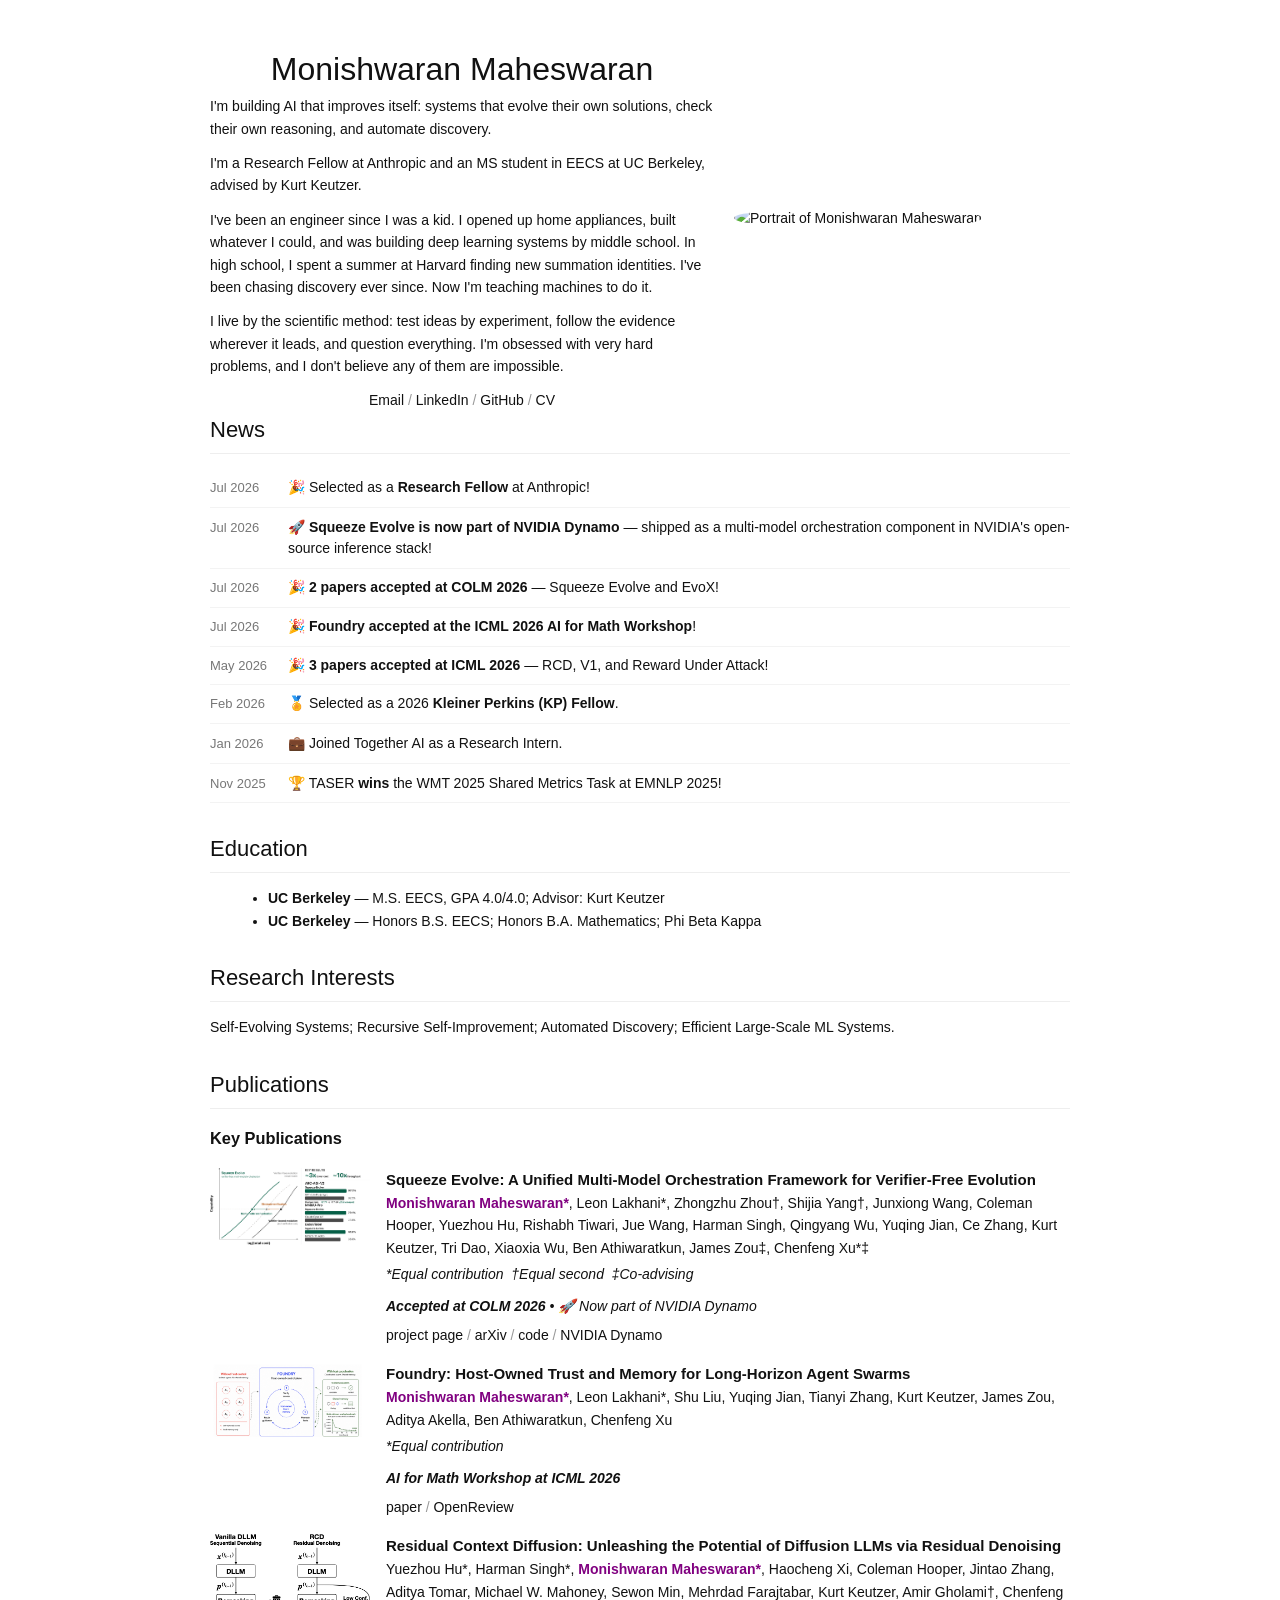
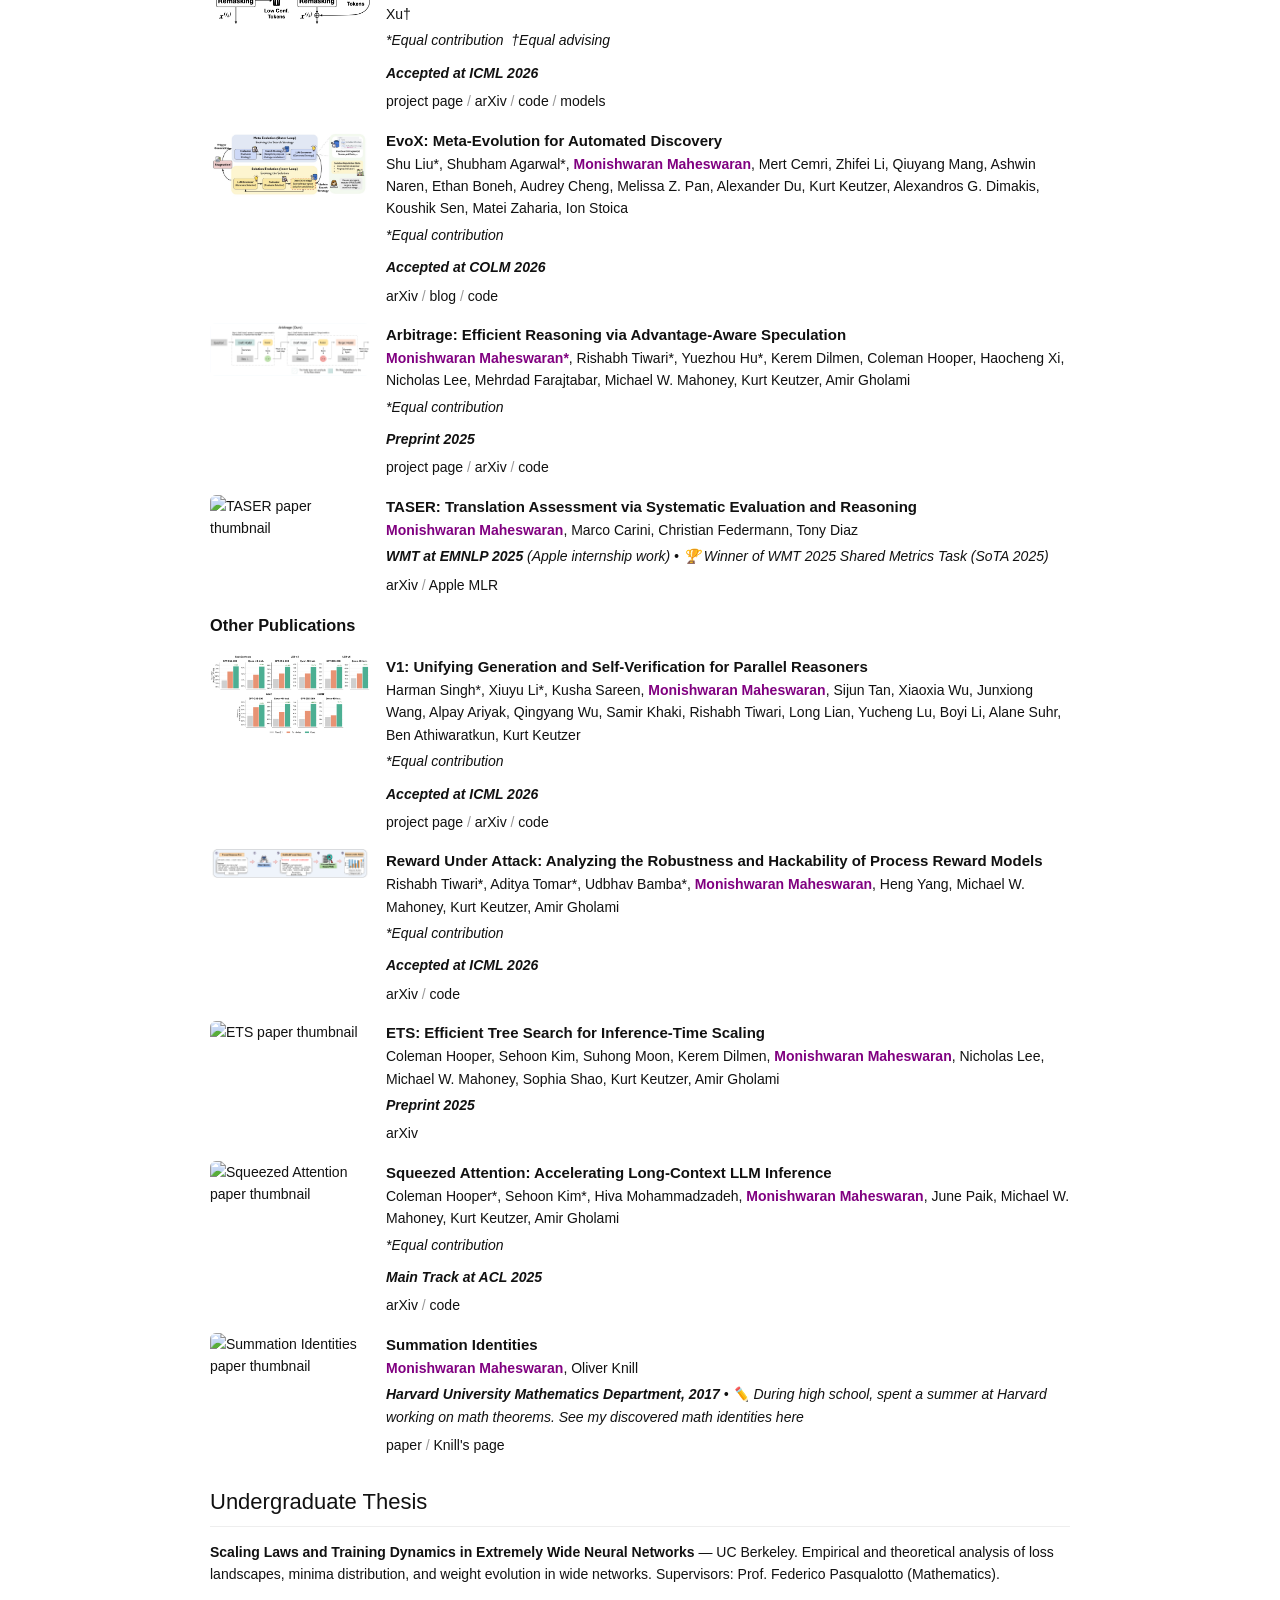
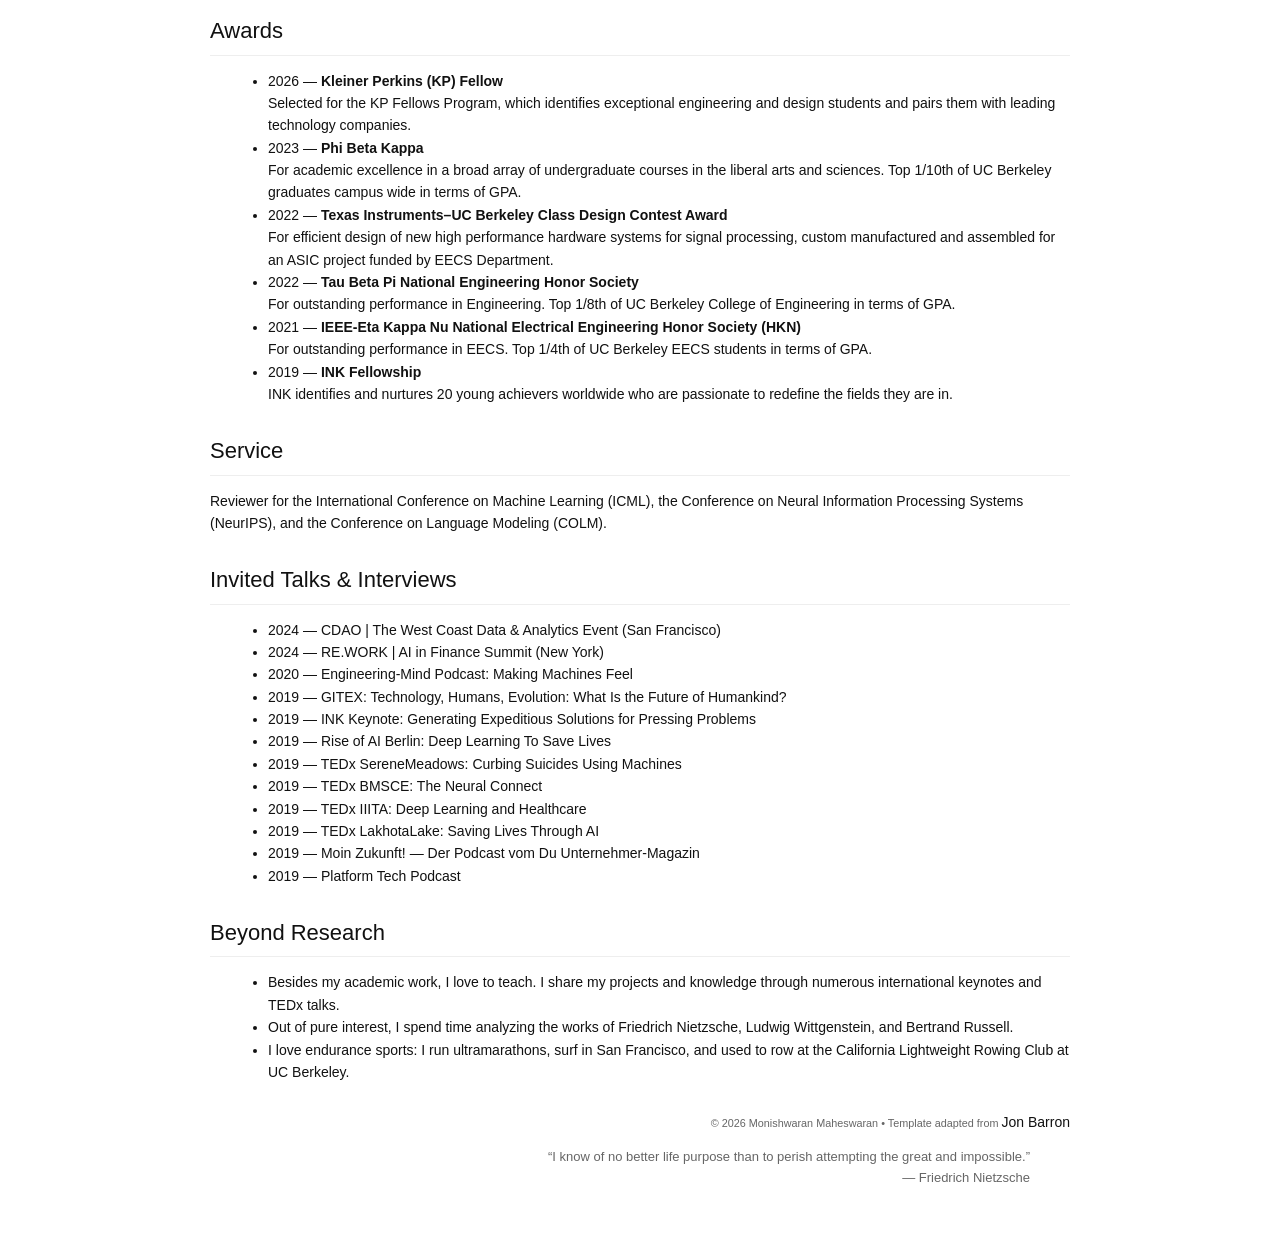
==== commit 715b3283: "trim bio: drop papers/Dynamo sentence and space/Sagan clause Co-Authored-By: Claude Opus 5.5 <norepl" ====
--- a/index.html
+++ b/index.html
@@ -23,8 +23,6 @@
 
         <p>
           I'm a Research Fellow at Anthropic and an MS student in EECS at UC&nbsp;Berkeley, advised by Kurt Keutzer.
-          My papers have been accepted at ICML, COLM and ACL, and Squeeze Evolve now ships in NVIDIA Dynamo,
-          NVIDIA's open-source inference stack.
         </p>
 
         <p>
@@ -34,9 +32,8 @@
         </p>
 
         <p>
-          I love space, I'm a big Carl Sagan fan, and I live by the scientific method: test ideas by experiment,
-          follow the evidence wherever it leads, and question everything. I'm obsessed with
-          very hard problems, and I don't believe any of them are impossible.
+          I live by the scientific method: test ideas by experiment, follow the evidence wherever it leads, and
+          question everything. I'm obsessed with very hard problems, and I don't believe any of them are impossible.
         </p>
 
         <nav class="links" aria-label="Profile links">
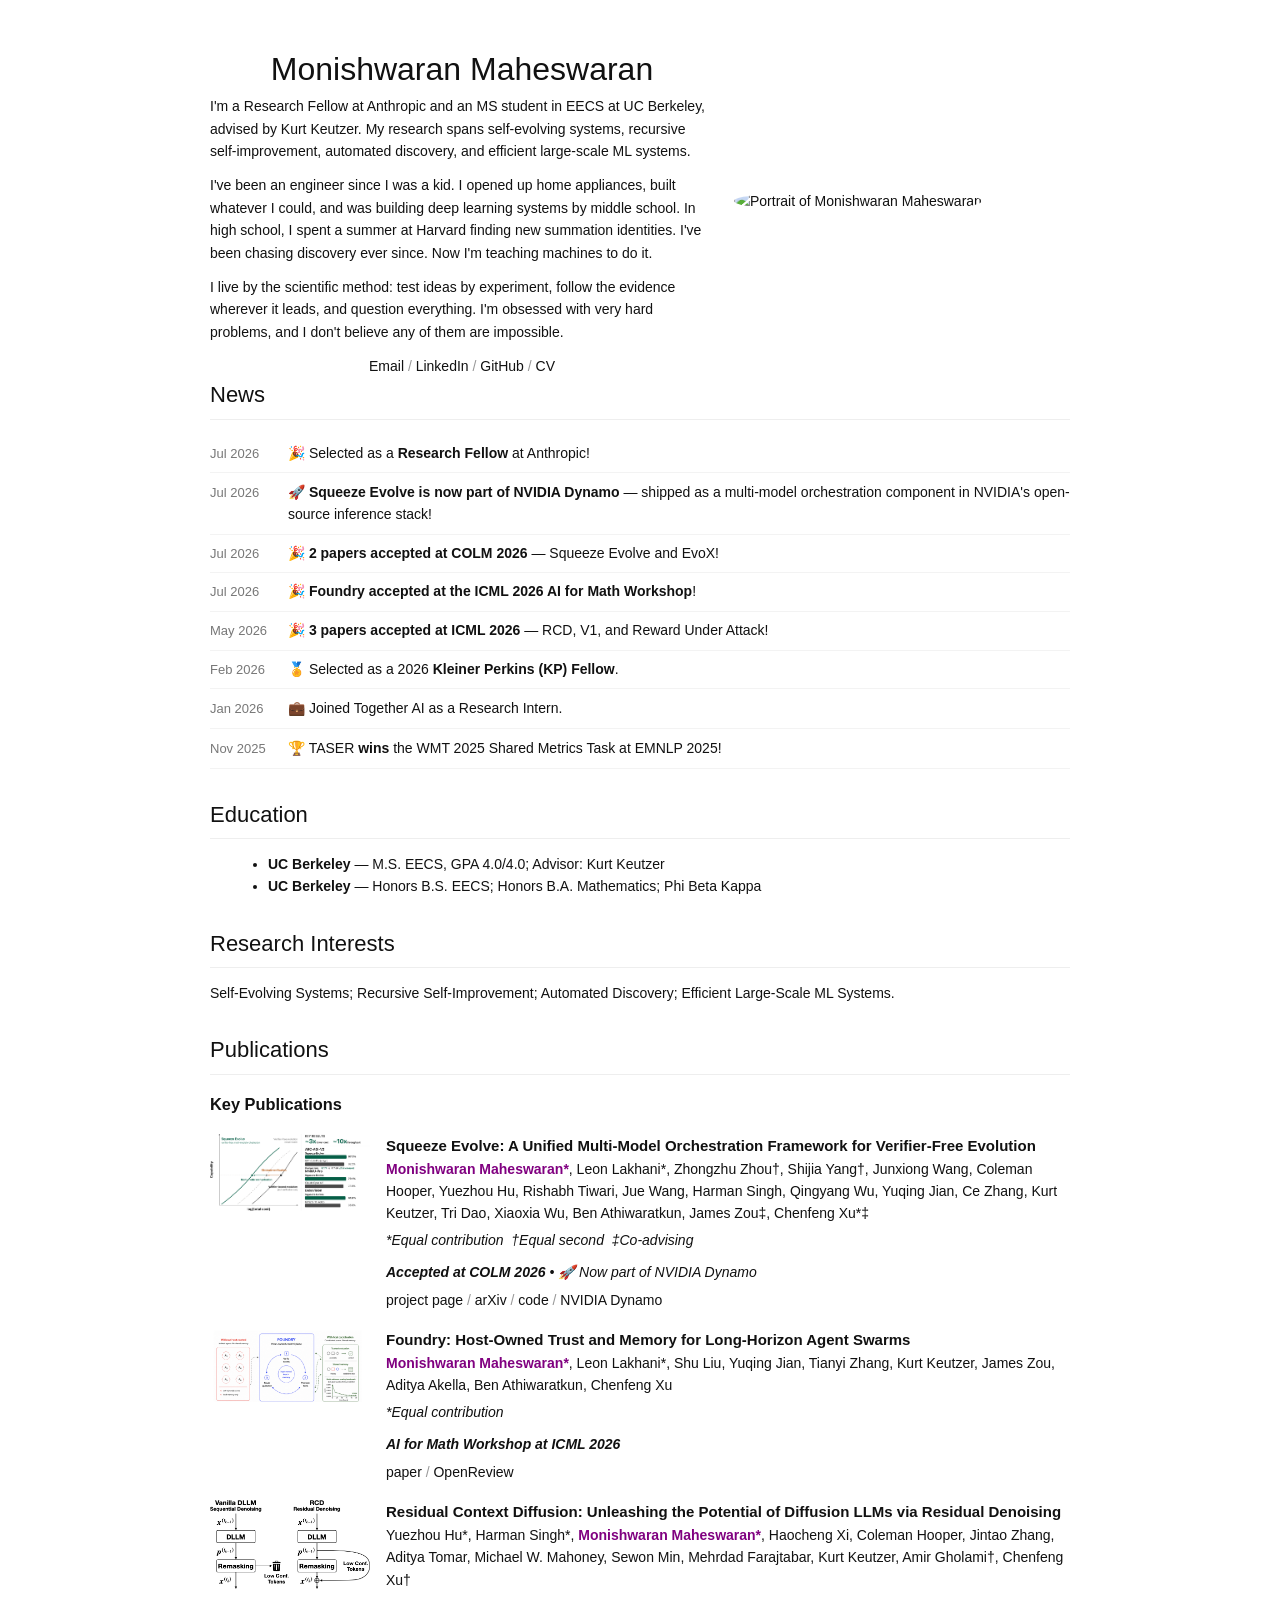
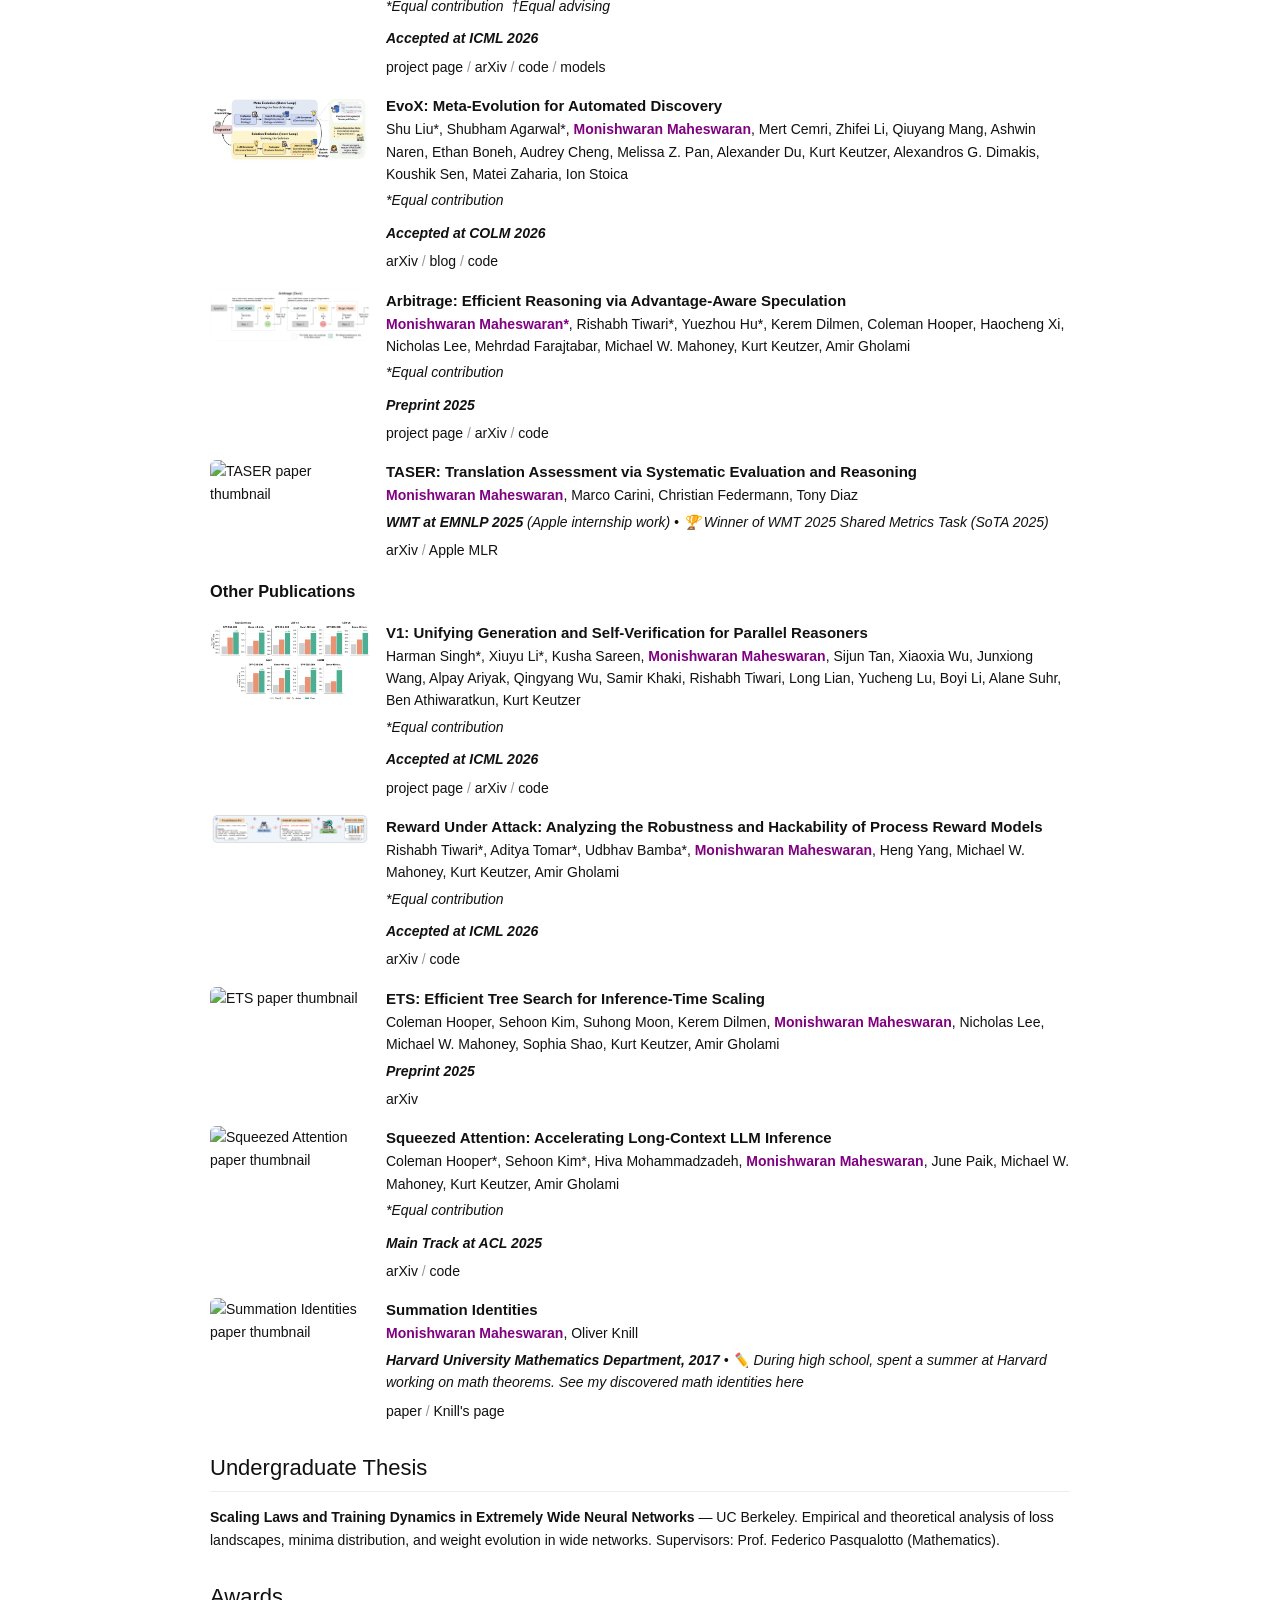
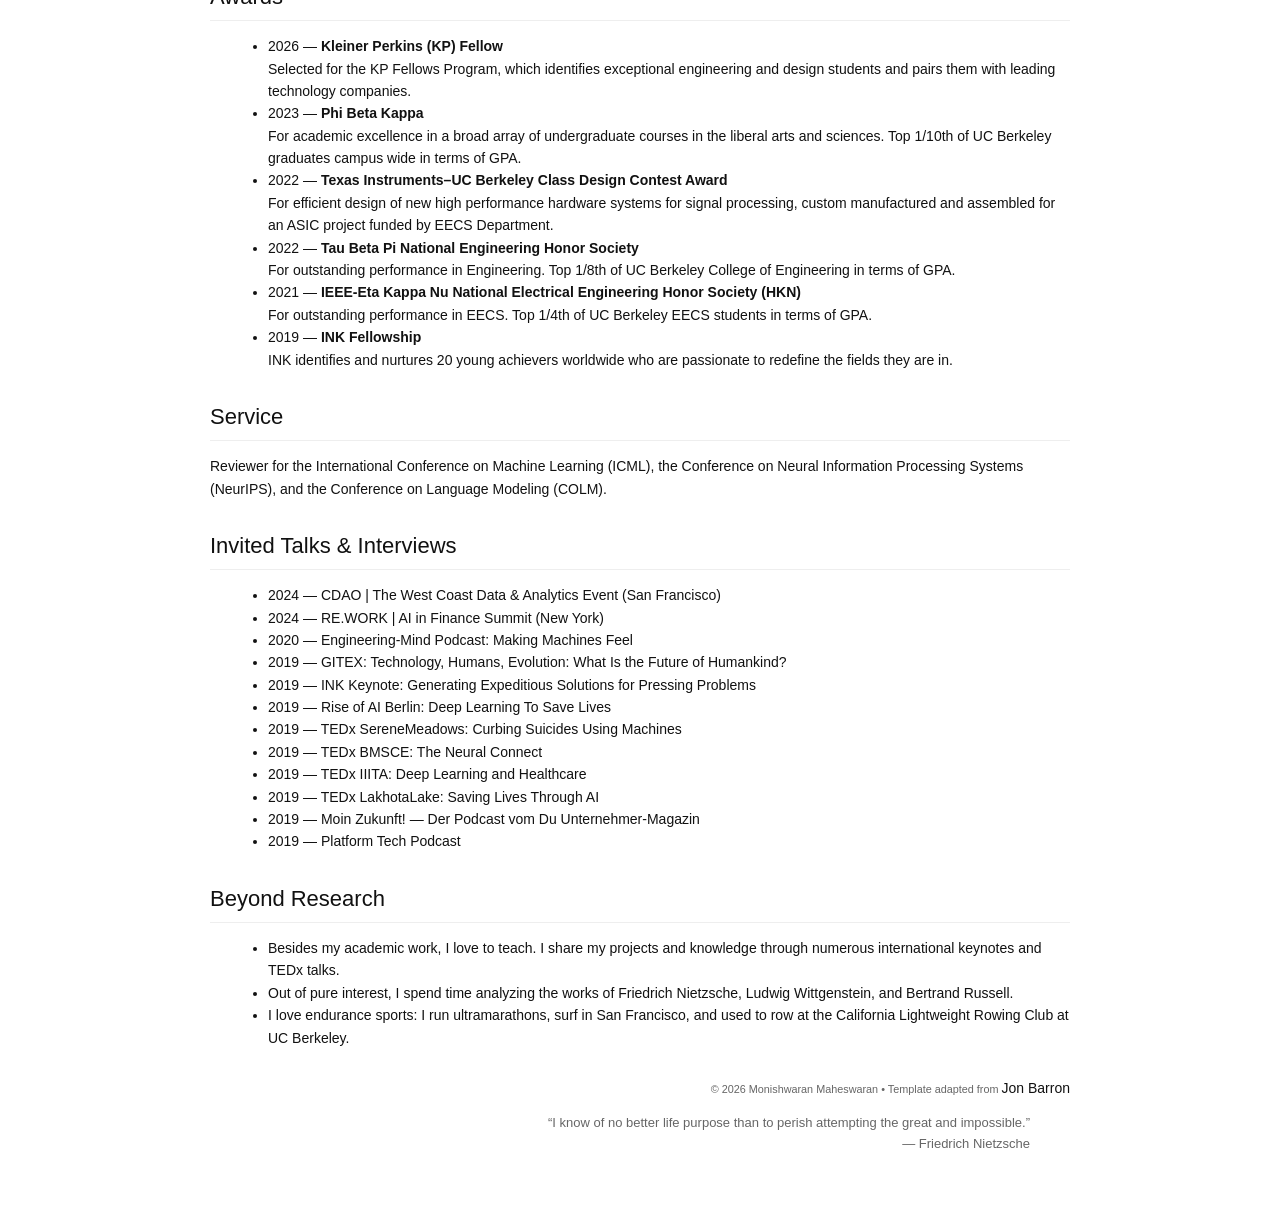
==== commit 0f0002a8: "bio: replace opening line with research areas in the roles paragraph Co-Authored-By: Claude Opus 5.5" ====
--- a/index.html
+++ b/index.html
@@ -17,12 +17,9 @@
         <p class="name">Monishwaran Maheswaran</p>
 
         <p>
-          I'm building AI that improves itself: systems that evolve their own solutions, check their own
-          reasoning, and automate discovery.
-        </p>
-
-        <p>
           I'm a Research Fellow at Anthropic and an MS student in EECS at UC&nbsp;Berkeley, advised by Kurt Keutzer.
+          My research spans self-evolving systems, recursive self-improvement, automated discovery, and efficient
+          large-scale ML systems.
         </p>
 
         <p>
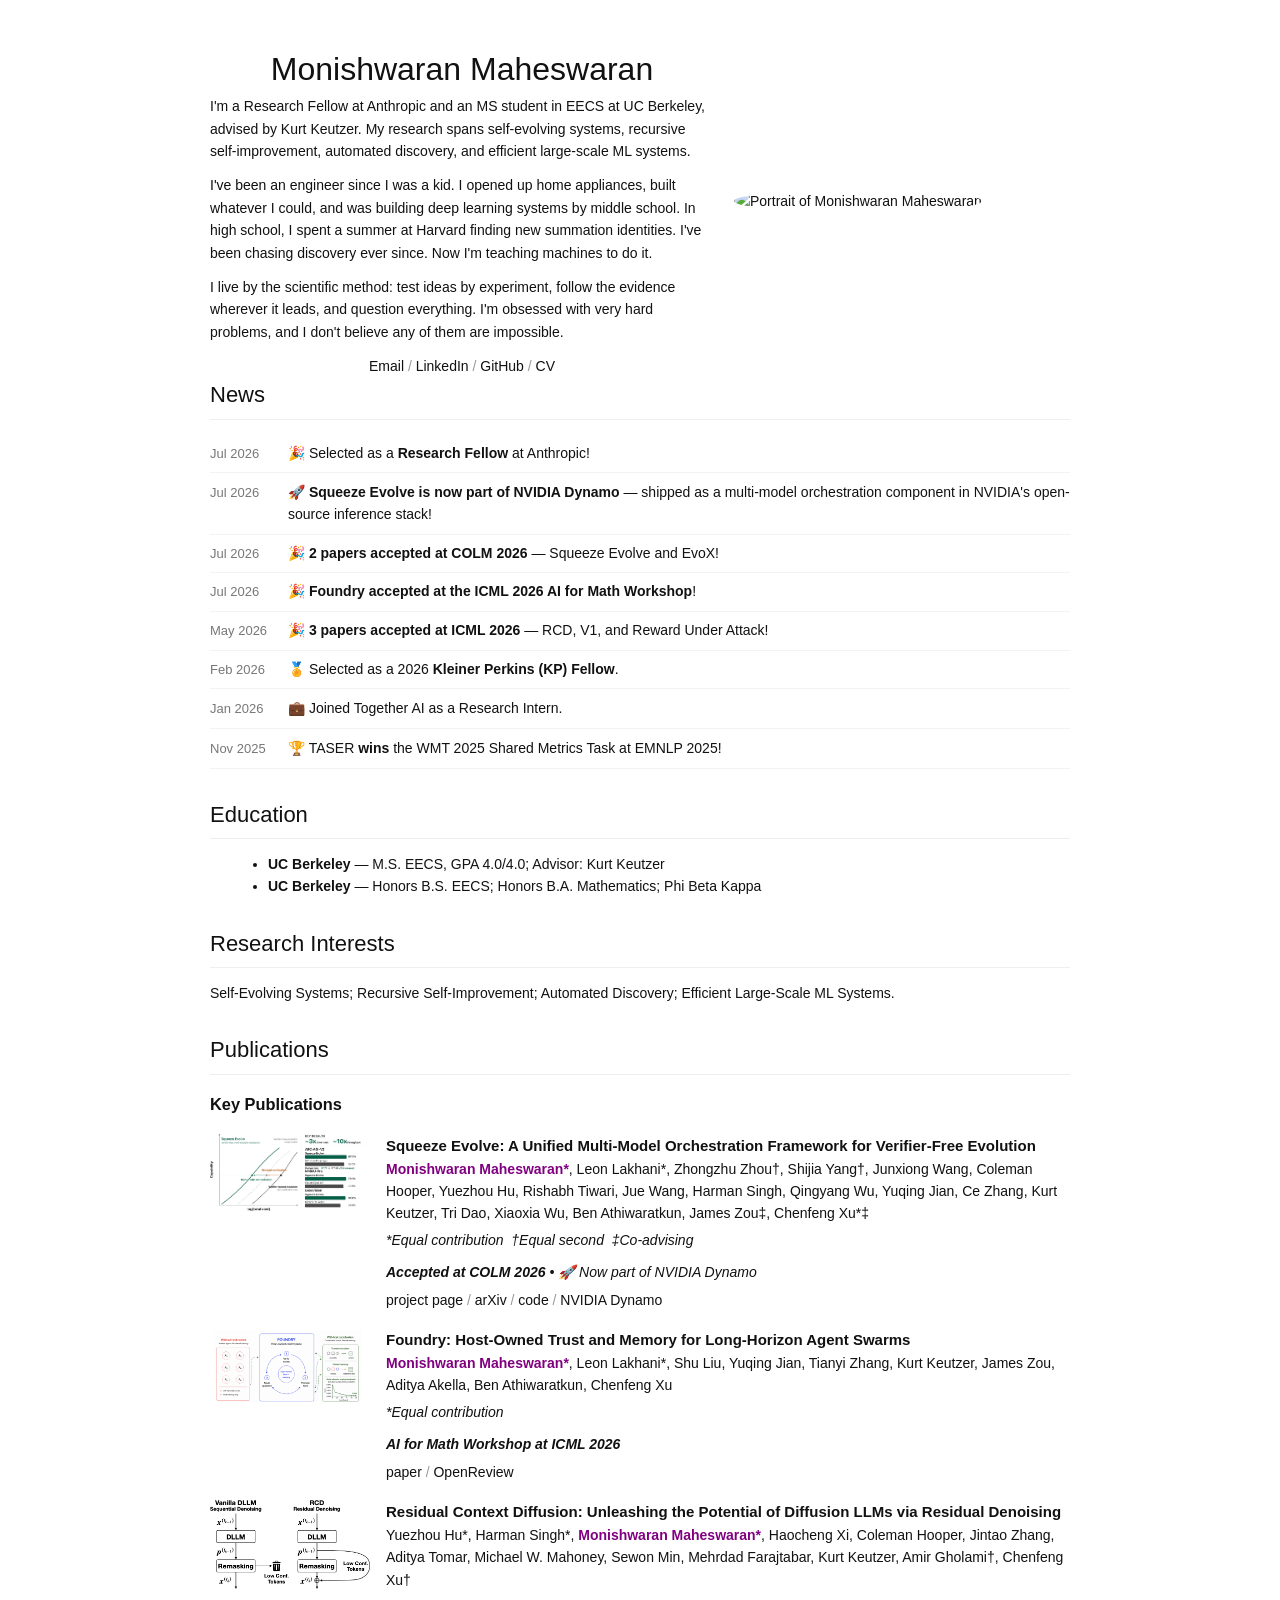
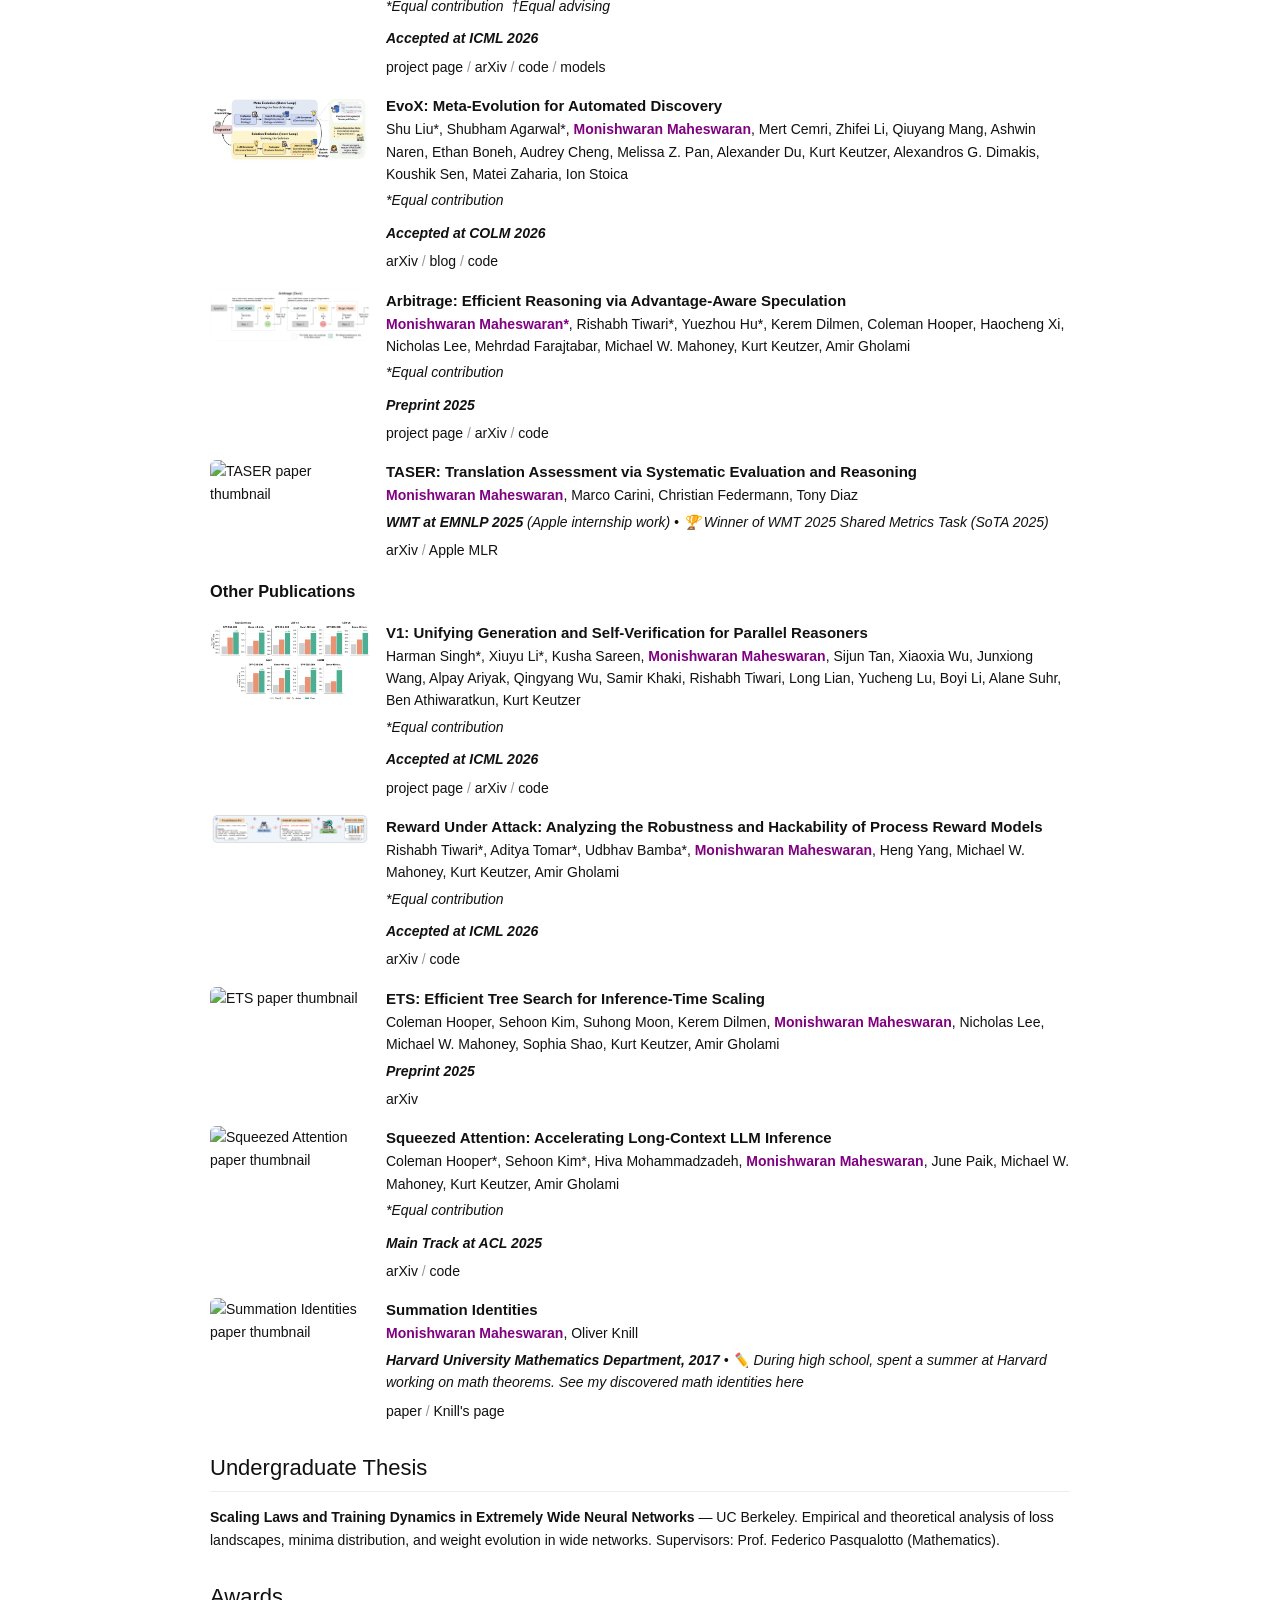
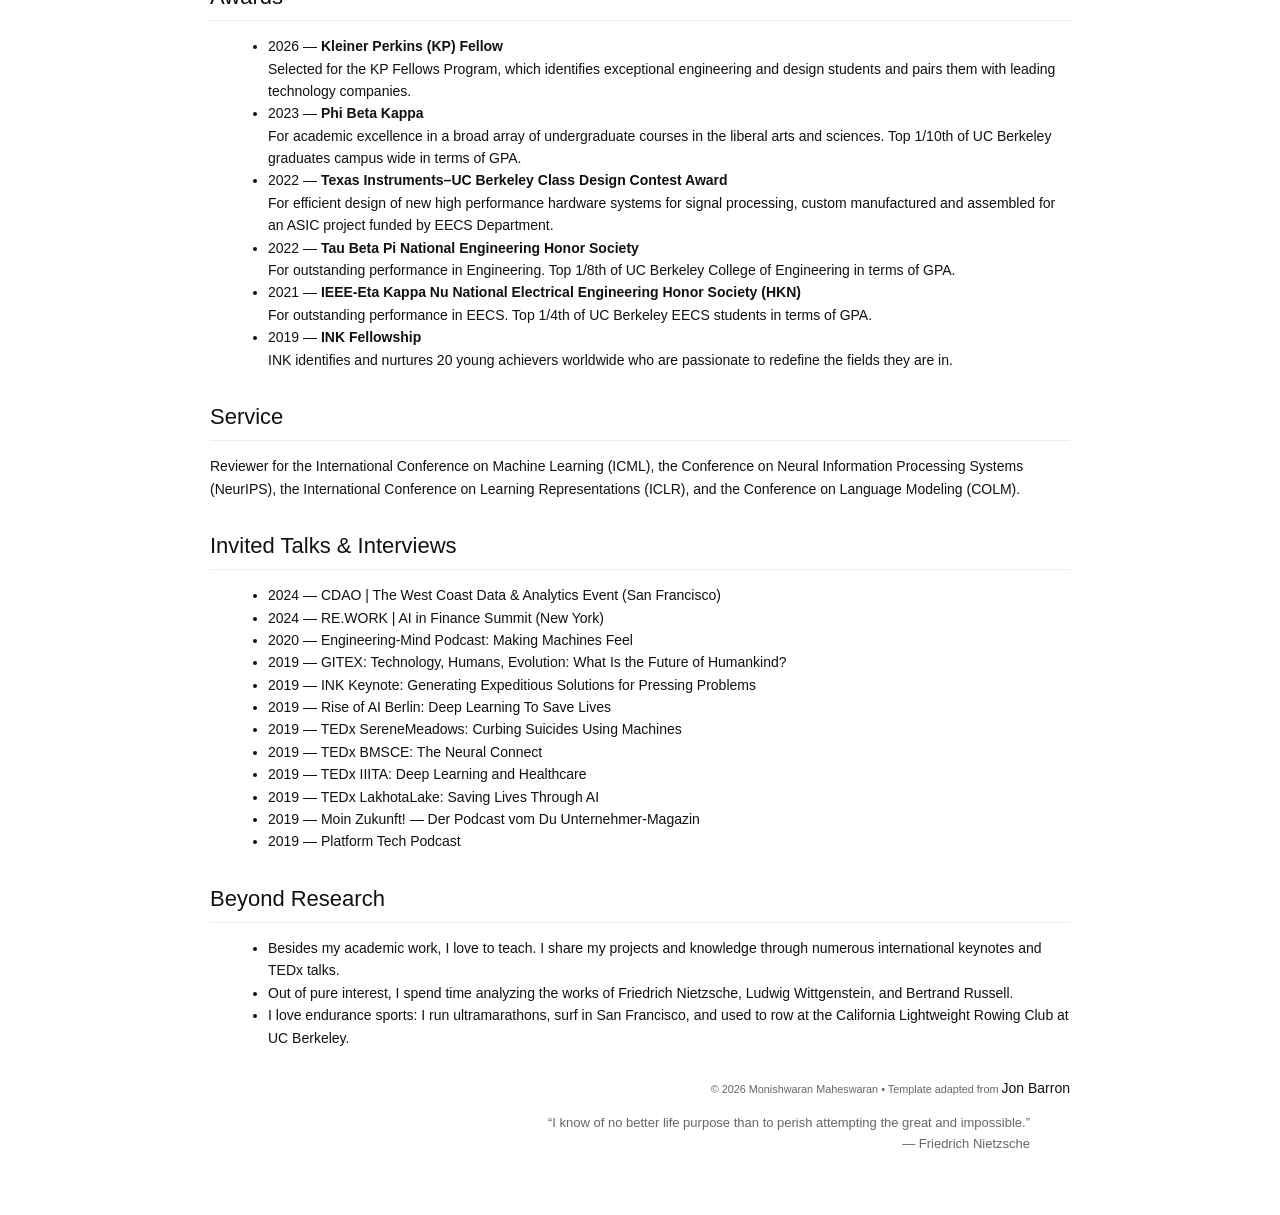
==== commit 75221f97: "link Harvard summation identities in bio; add ICLR to reviewer service Co-Authored-By: Claude Opus 5" ====
--- a/index.html
+++ b/index.html
@@ -25,7 +25,8 @@
         <p>
           I've been an engineer since I was a kid. I opened up home appliances, built whatever I could, and was
           building deep learning systems by middle school. In high school, I spent a summer at Harvard finding new
-          summation identities. I've been chasing discovery ever since. Now I'm teaching machines to do it.
+          <a href="https://people.math.harvard.edu/~knill/pedagogy/monishwaran/index.html">summation identities</a>.
+          I've been chasing discovery ever since. Now I'm teaching machines to do it.
         </p>
 
         <p>
@@ -424,8 +425,8 @@
         <h2 id="services-heading">Service</h2>
         <p>
           Reviewer for the International Conference on Machine Learning (ICML), the Conference on
-          Neural Information Processing Systems (NeurIPS), and the Conference on Language Modeling
-          (COLM).
+          Neural Information Processing Systems (NeurIPS), the International Conference on Learning
+          Representations (ICLR), and the Conference on Language Modeling (COLM).
         </p>
       </section>
 
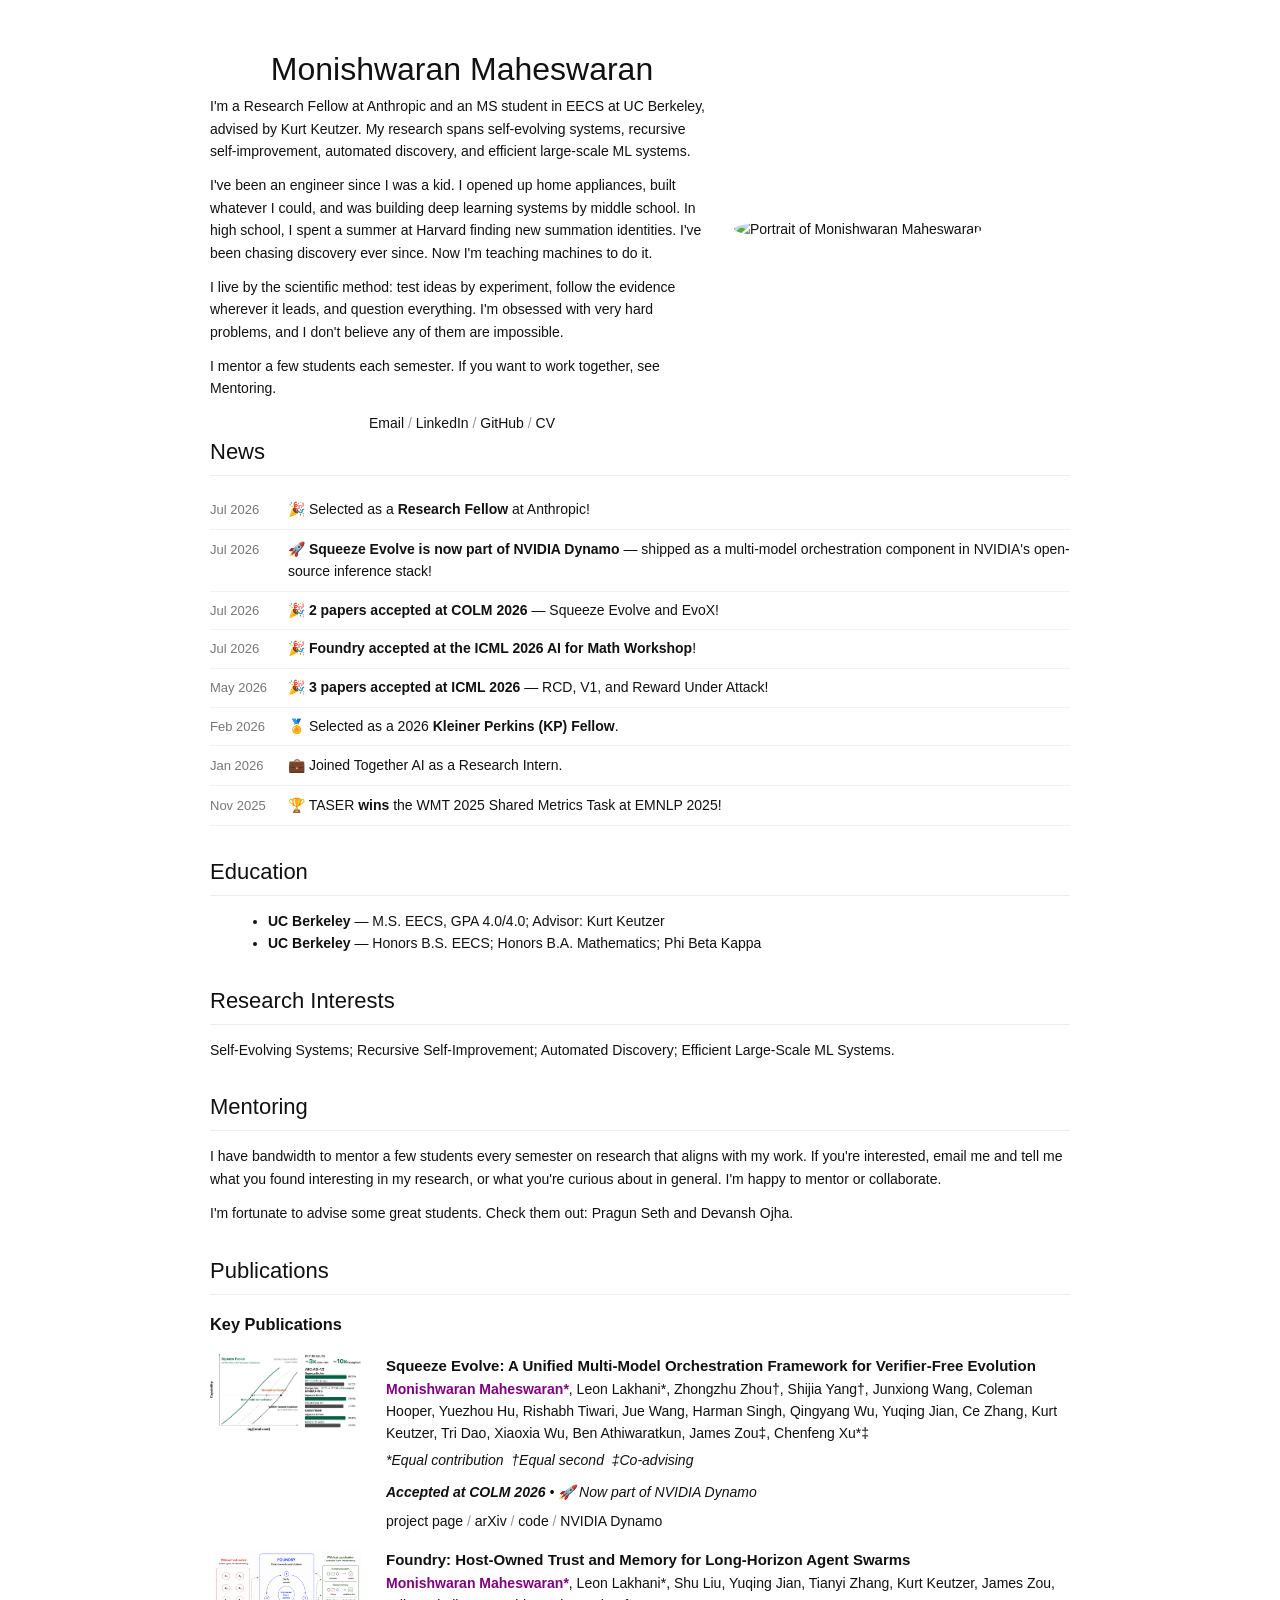
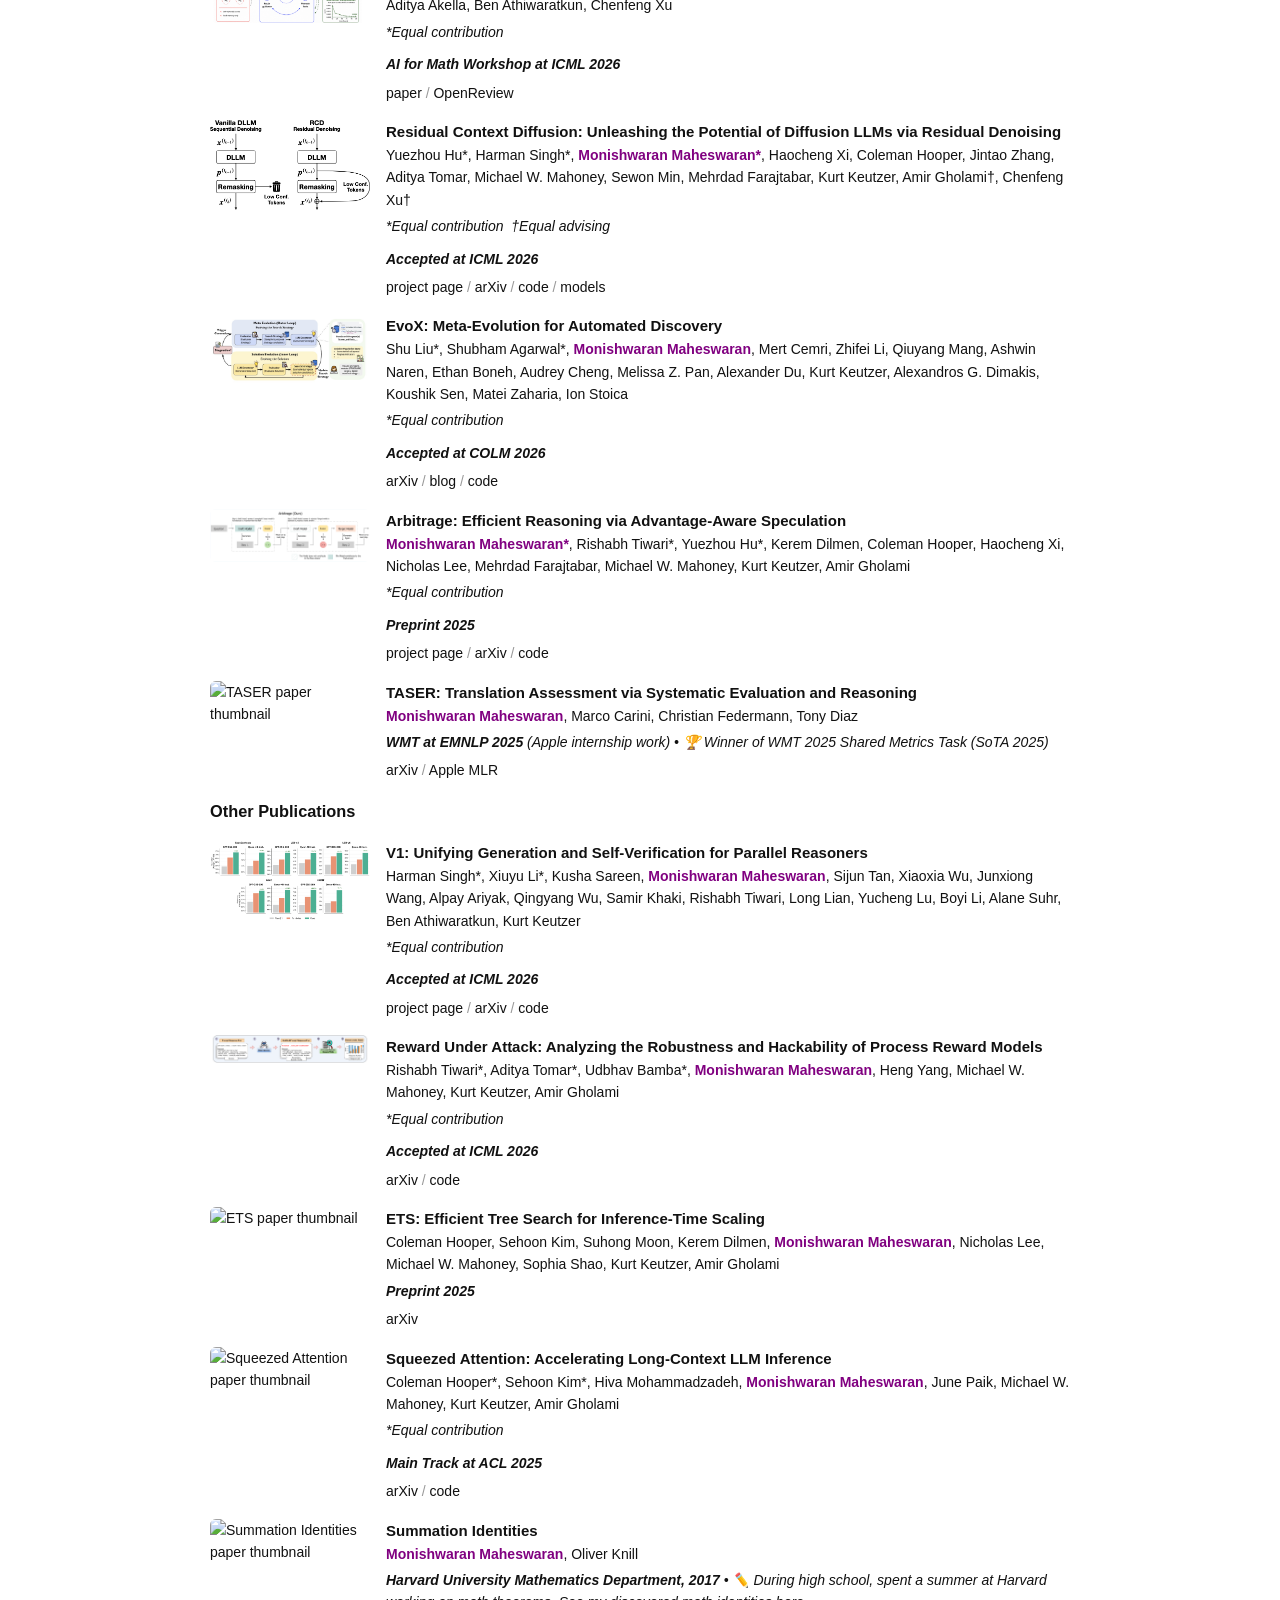
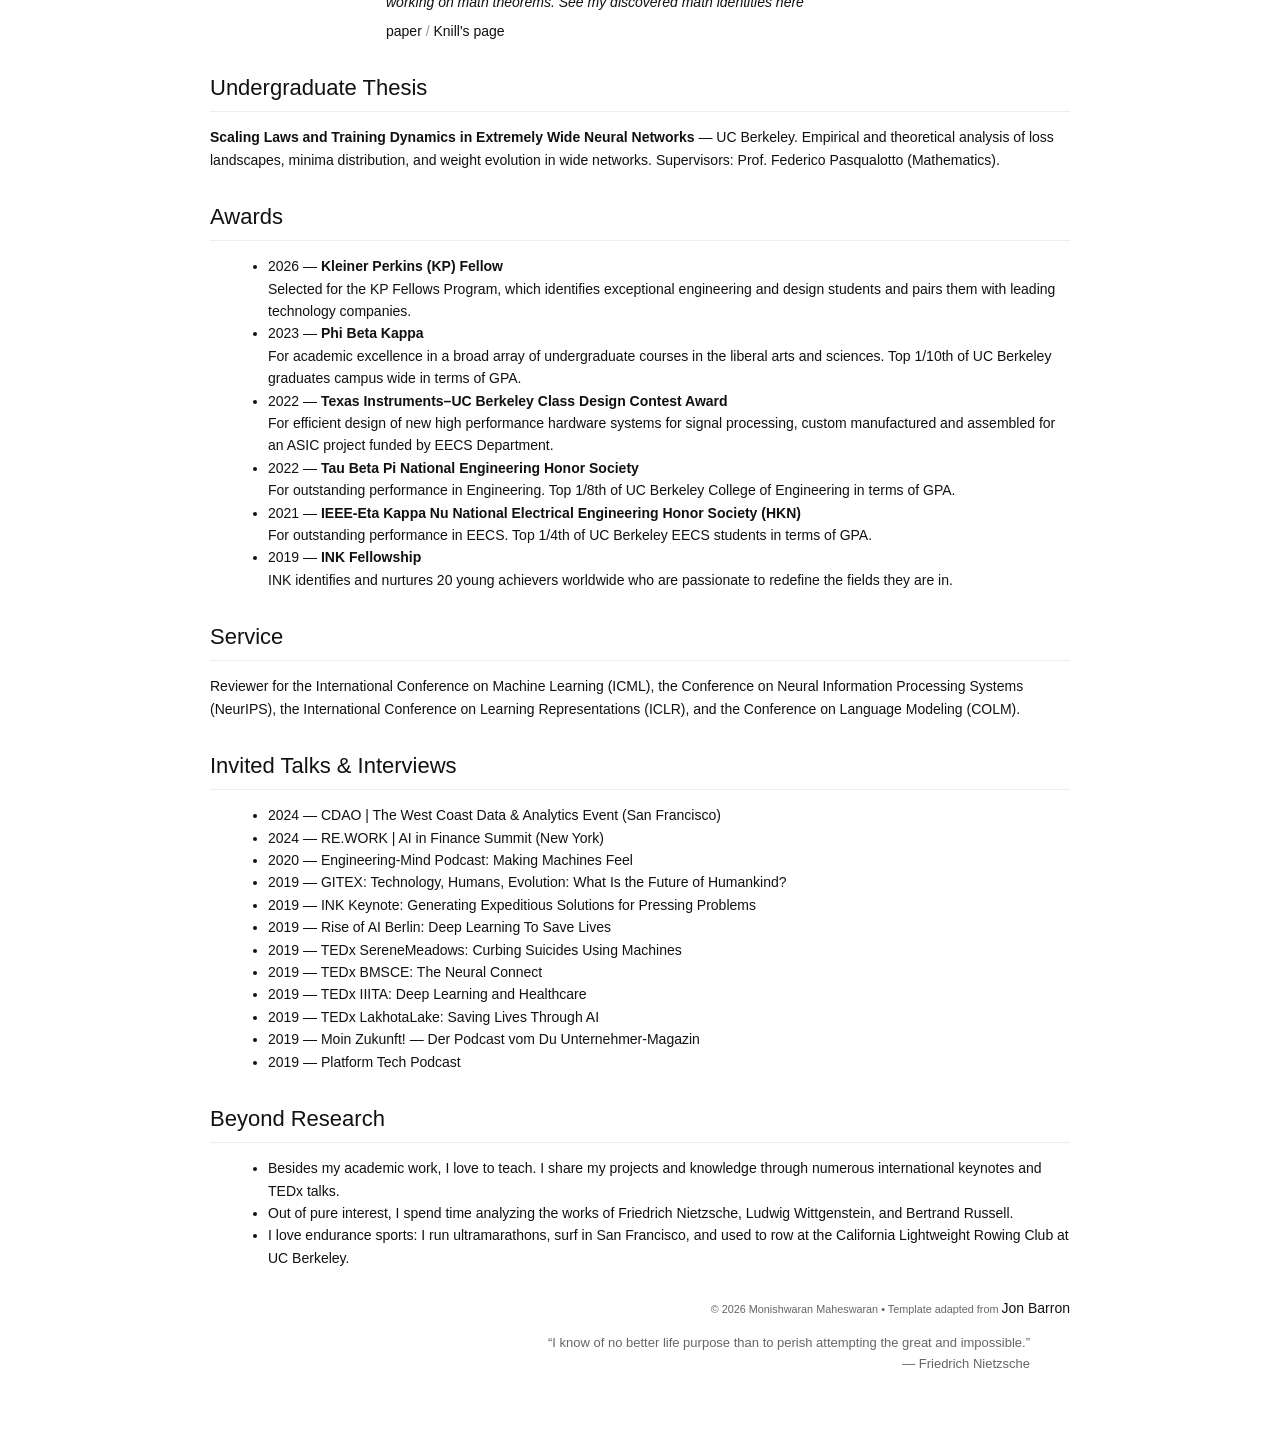
==== commit 88314cbb: "add Mentoring section with student links; point to it from bio Co-Authored-By: Claude Opus 5.5 <nore" ====
--- a/index.html
+++ b/index.html
@@ -32,6 +32,10 @@
         <p>
           I live by the scientific method: test ideas by experiment, follow the evidence wherever it leads, and
           question everything. I'm obsessed with very hard problems, and I don't believe any of them are impossible.
+        </p>
+
+        <p>
+          I mentor a few students each semester. If you want to work together, see <a href="#mentoring">Mentoring</a>.
         </p>
 
         <nav class="links" aria-label="Profile links">
@@ -88,6 +92,21 @@
         <h2 id="ri-heading">Research Interests</h2>
         <p>
           Self-Evolving Systems; Recursive Self-Improvement; Automated Discovery; Efficient Large-Scale ML Systems.
+        </p>
+      </section>
+
+      <!-- Mentoring -->
+      <section id="mentoring" aria-labelledby="mentoring-heading">
+        <h2 id="mentoring-heading">Mentoring</h2>
+        <p>
+          I have bandwidth to mentor a few students every semester on research that aligns with my work. If you're
+          interested, <a href="mailto:monishwaran@berkeley.edu">email me</a> and tell me what you found interesting in
+          my research, or what you're curious about in general. I'm happy to mentor or collaborate.
+        </p>
+        <p>
+          I'm fortunate to advise some great students. Check them out:
+          <a href="https://www.pragunseth.com/">Pragun Seth</a> and
+          <a href="https://devansh-ojha.github.io/">Devansh Ojha</a>.
         </p>
       </section>
 
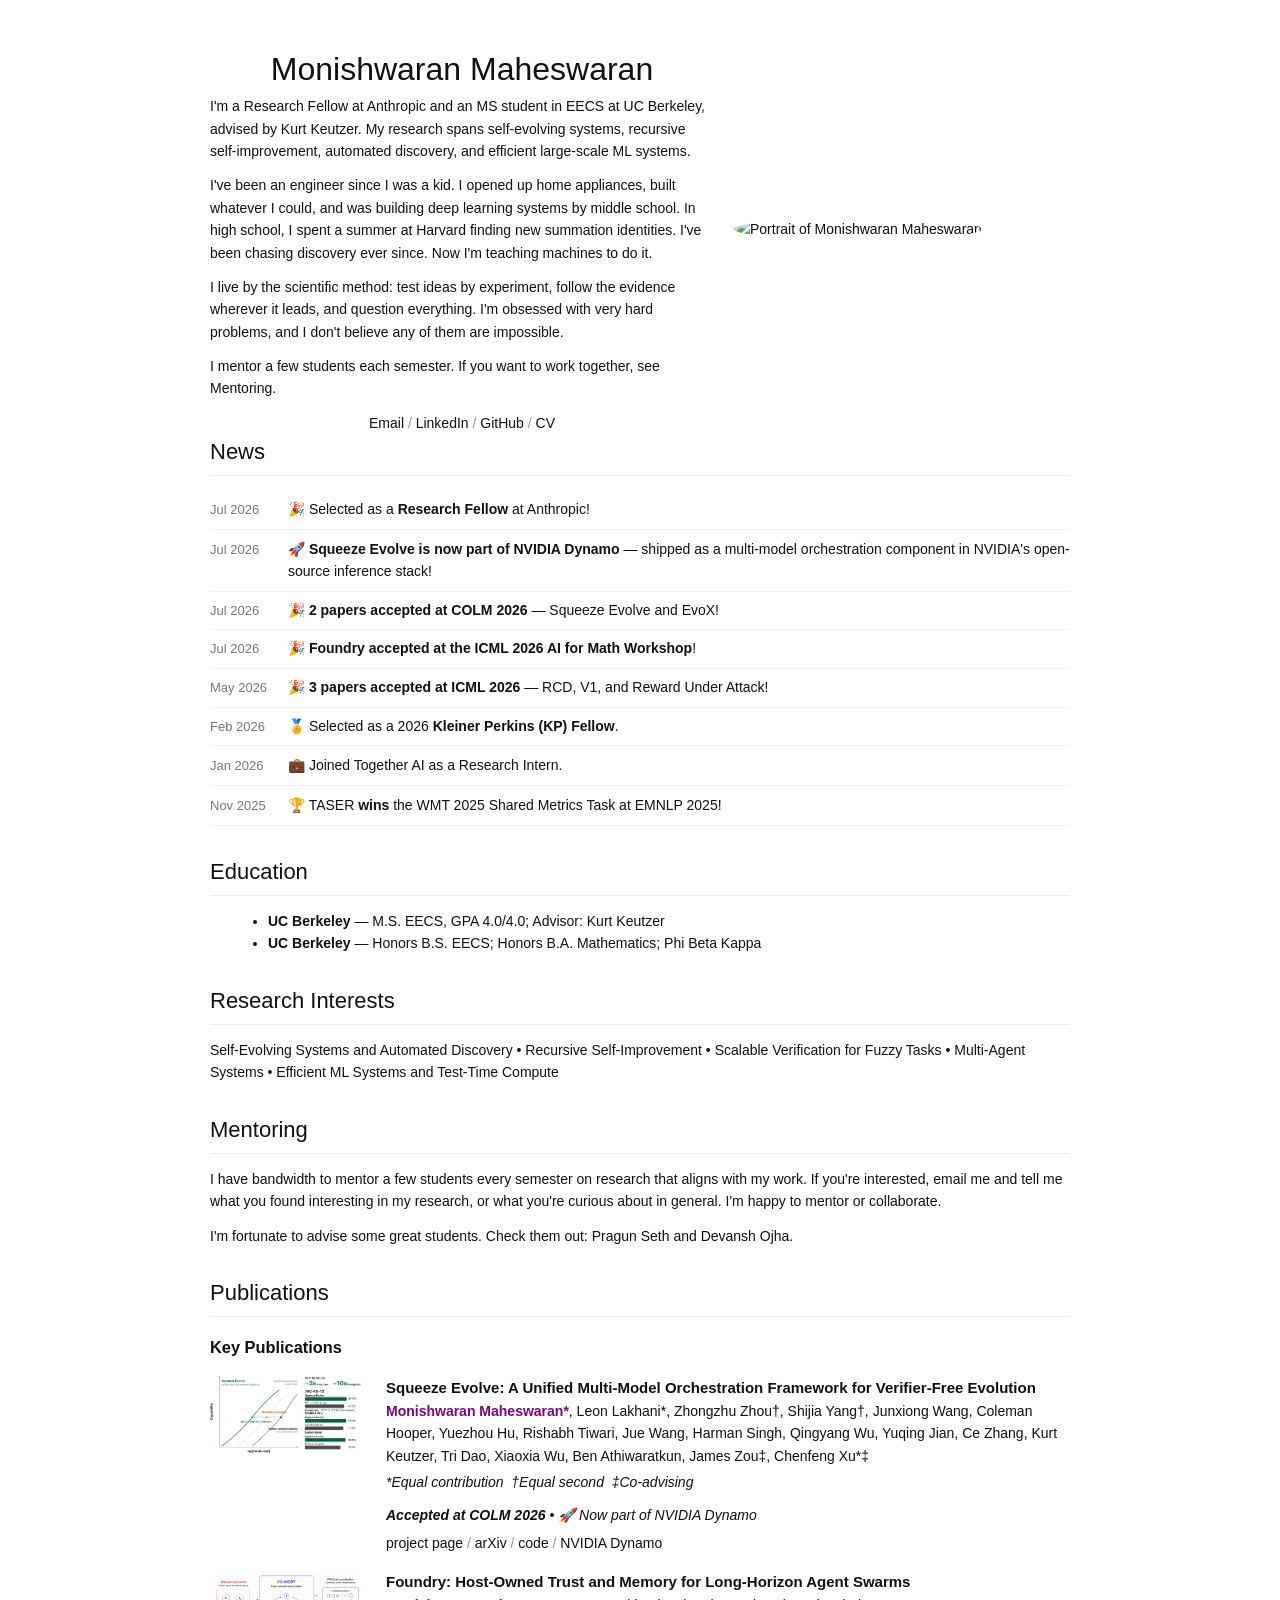
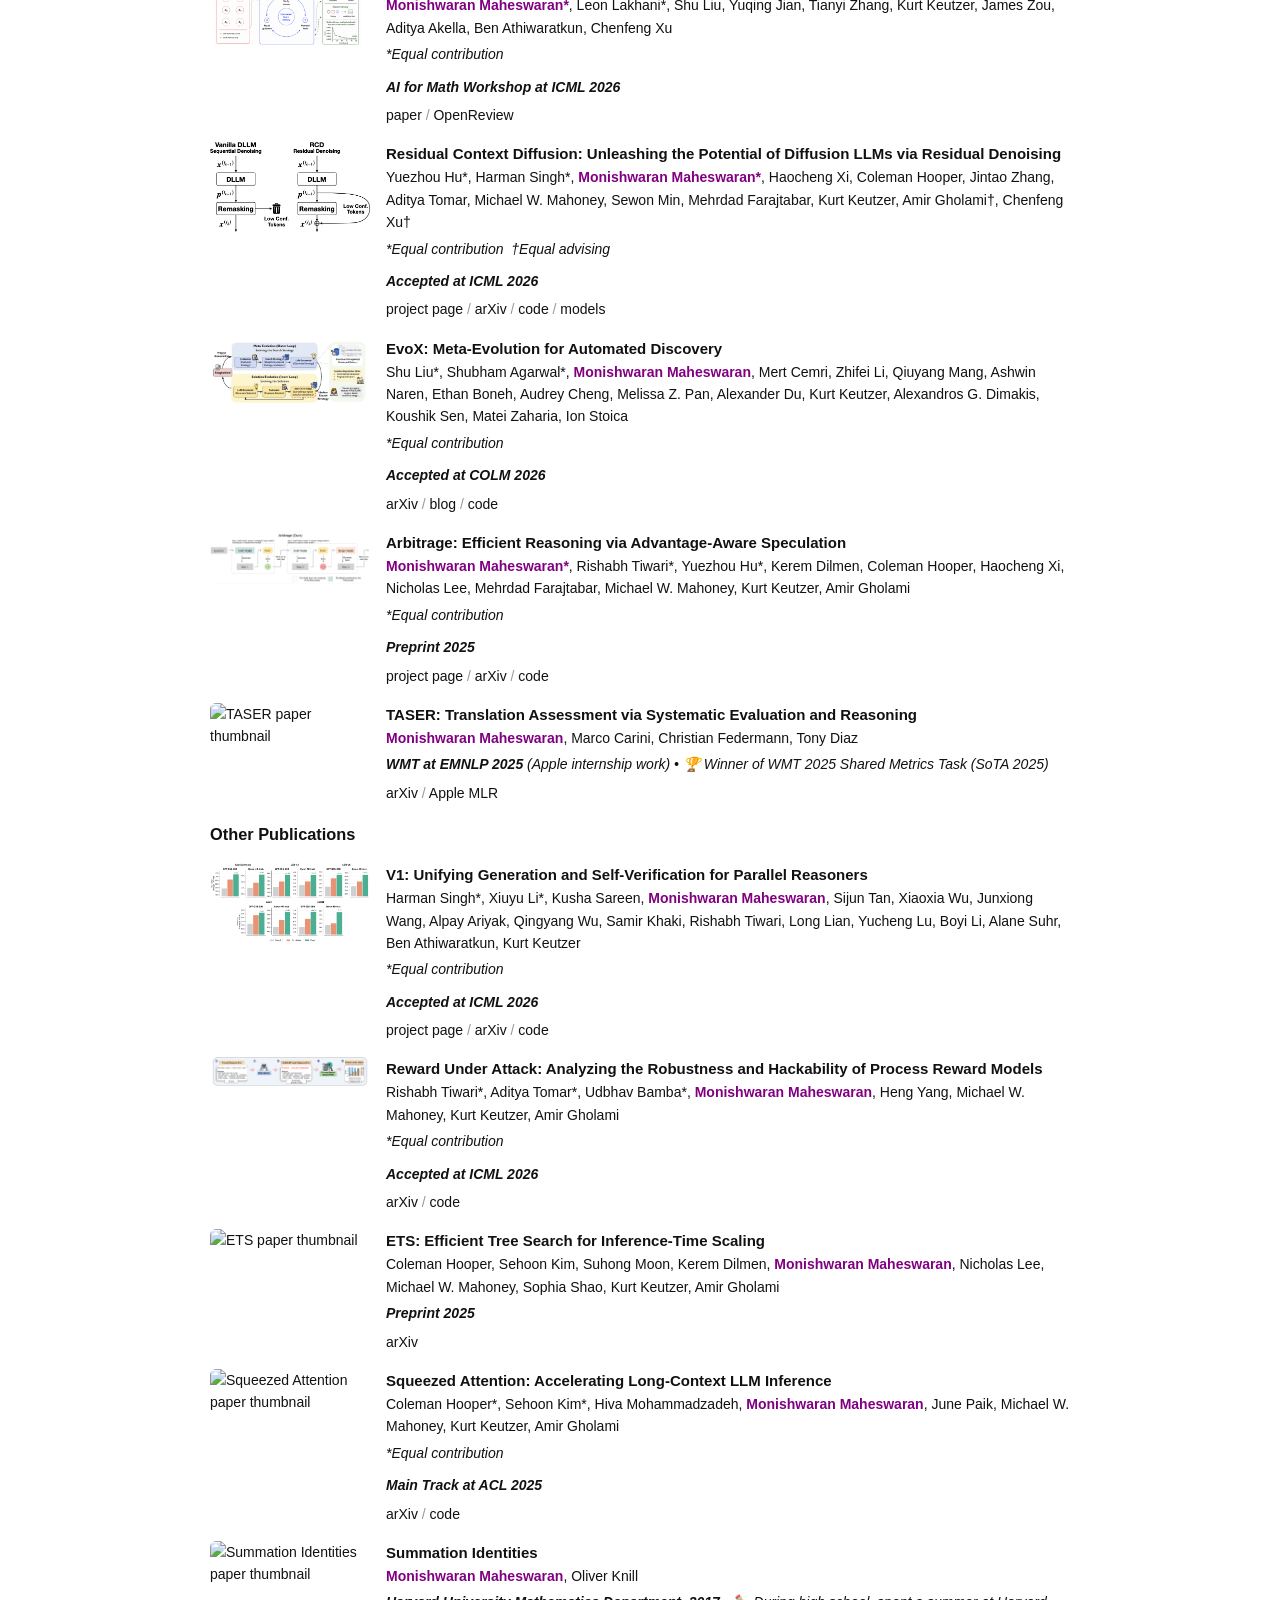
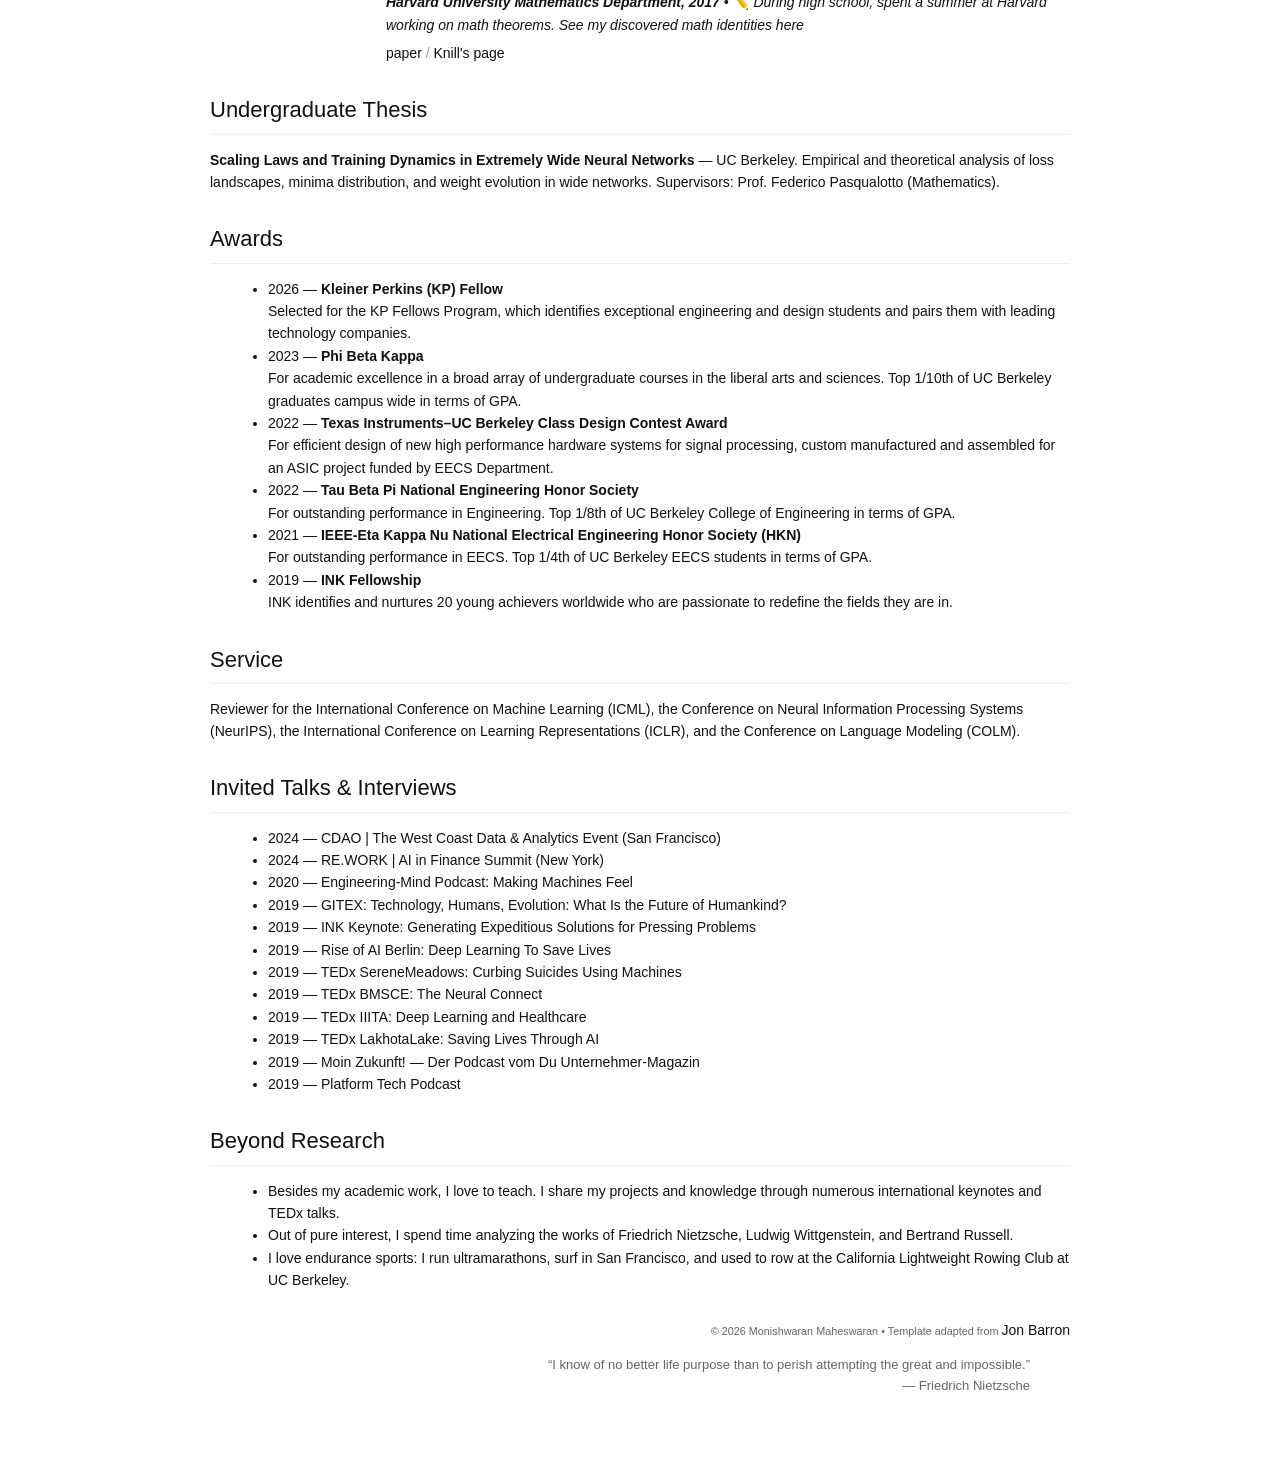
==== commit b4a9d954: "update research interests Co-Authored-By: Claude Opus 5.5 <noreply@anthropic.com>" ====
--- a/index.html
+++ b/index.html
@@ -91,7 +91,8 @@
       <section aria-labelledby="ri-heading">
         <h2 id="ri-heading">Research Interests</h2>
         <p>
-          Self-Evolving Systems; Recursive Self-Improvement; Automated Discovery; Efficient Large-Scale ML Systems.
+          Self-Evolving Systems and Automated Discovery &bull; Recursive Self-Improvement &bull; Scalable Verification
+          for Fuzzy Tasks &bull; Multi-Agent Systems &bull; Efficient ML Systems and Test-Time Compute
         </p>
       </section>
 
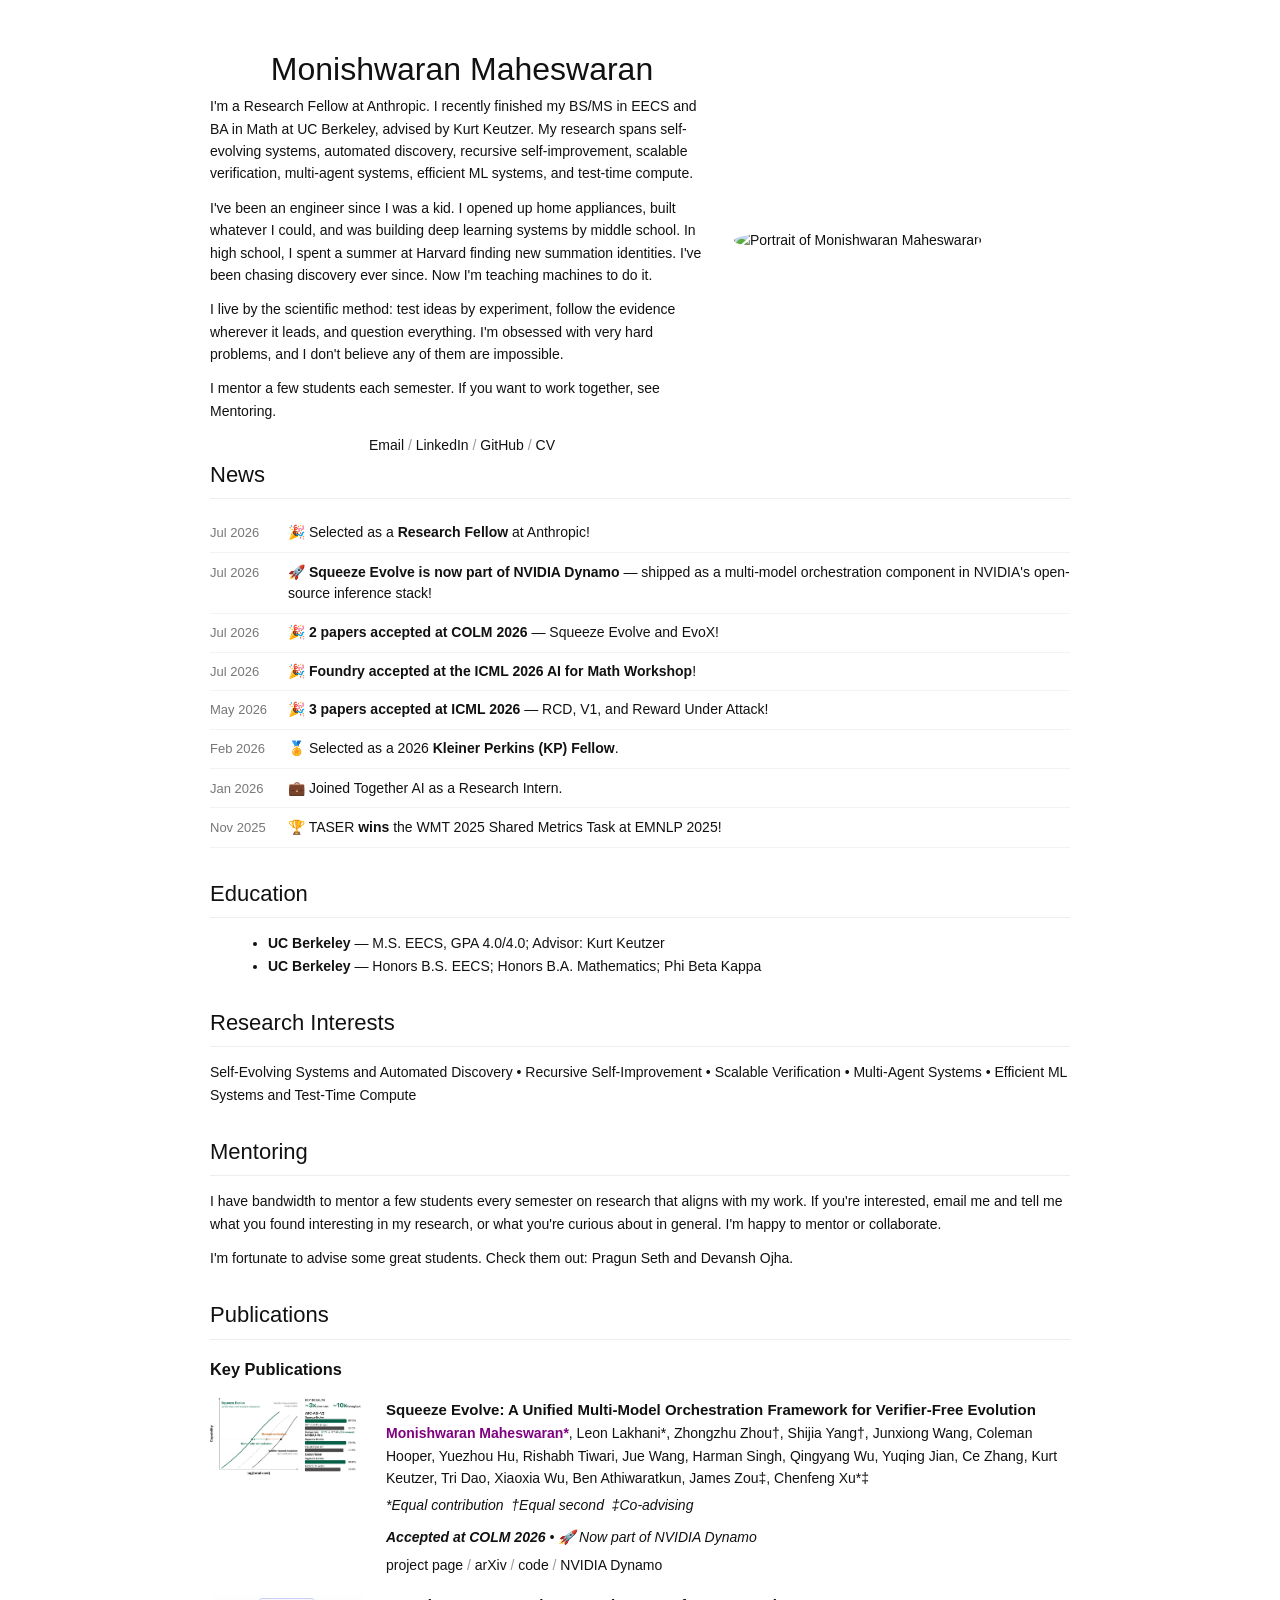
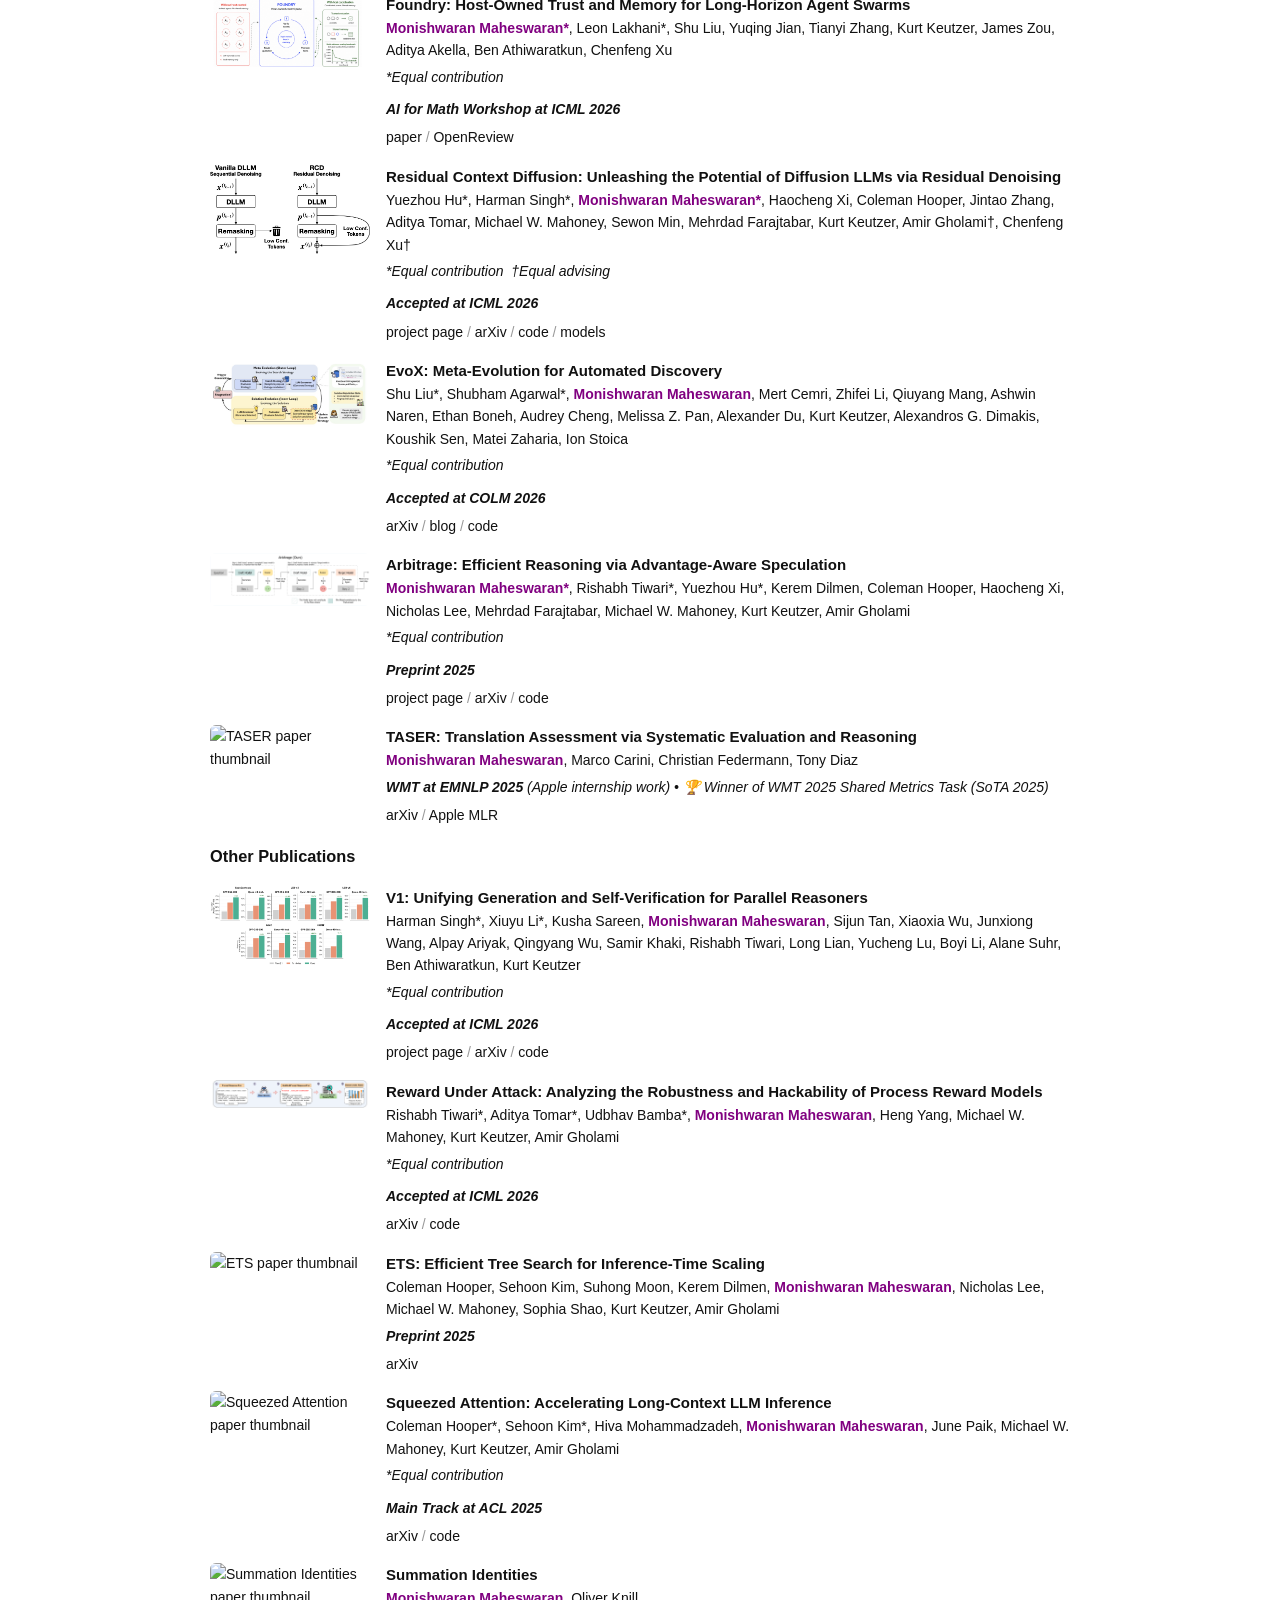
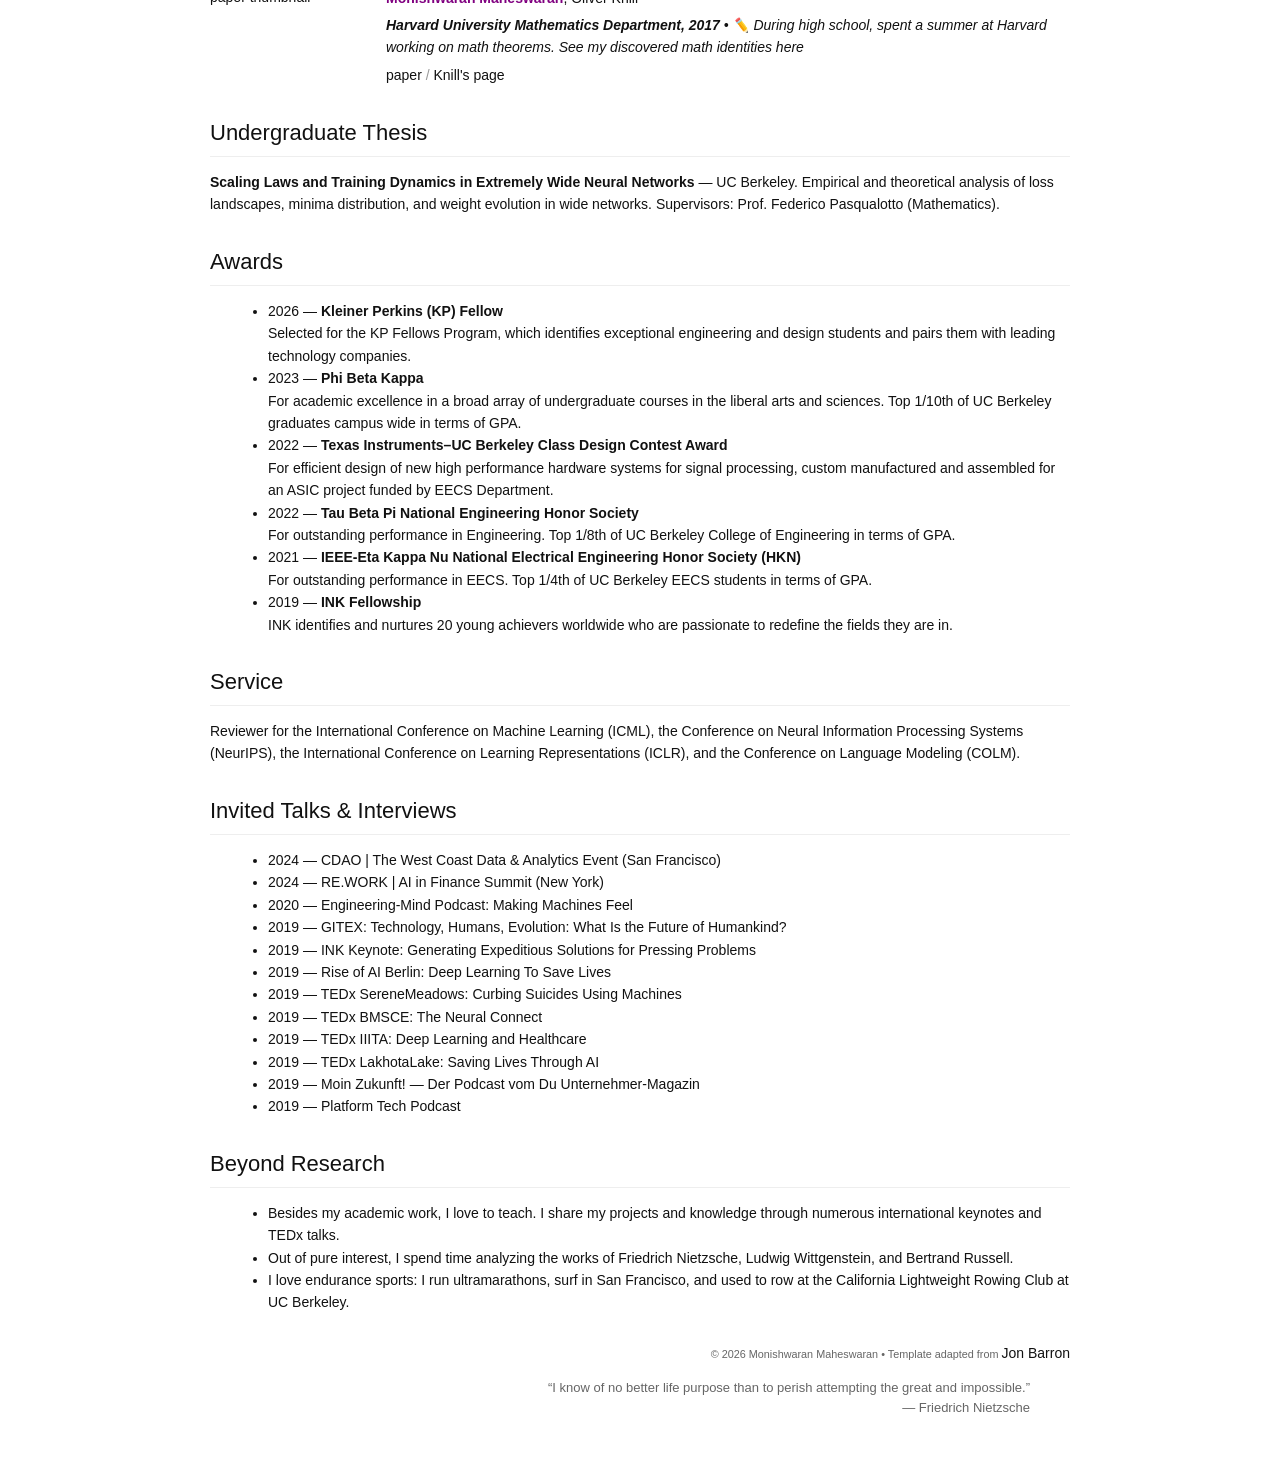
==== commit a71a3e11: "bio: note finished BS/MS at Berkeley; sync research areas; drop 'for Fuzzy Tasks' Co-Authored-By: Cl" ====
--- a/index.html
+++ b/index.html
@@ -17,9 +17,10 @@
         <p class="name">Monishwaran Maheswaran</p>
 
         <p>
-          I'm a Research Fellow at Anthropic and an MS student in EECS at UC&nbsp;Berkeley, advised by Kurt Keutzer.
-          My research spans self-evolving systems, recursive self-improvement, automated discovery, and efficient
-          large-scale ML systems.
+          I'm a Research Fellow at Anthropic. I recently finished my BS/MS in EECS and BA in Math at UC&nbsp;Berkeley,
+          advised by Kurt Keutzer.
+          My research spans self-evolving systems, automated discovery, recursive self-improvement, scalable
+          verification, multi-agent systems, efficient ML systems, and test-time compute.
         </p>
 
         <p>
@@ -92,7 +93,7 @@
         <h2 id="ri-heading">Research Interests</h2>
         <p>
           Self-Evolving Systems and Automated Discovery &bull; Recursive Self-Improvement &bull; Scalable Verification
-          for Fuzzy Tasks &bull; Multi-Agent Systems &bull; Efficient ML Systems and Test-Time Compute
+          &bull; Multi-Agent Systems &bull; Efficient ML Systems and Test-Time Compute
         </p>
       </section>
 
